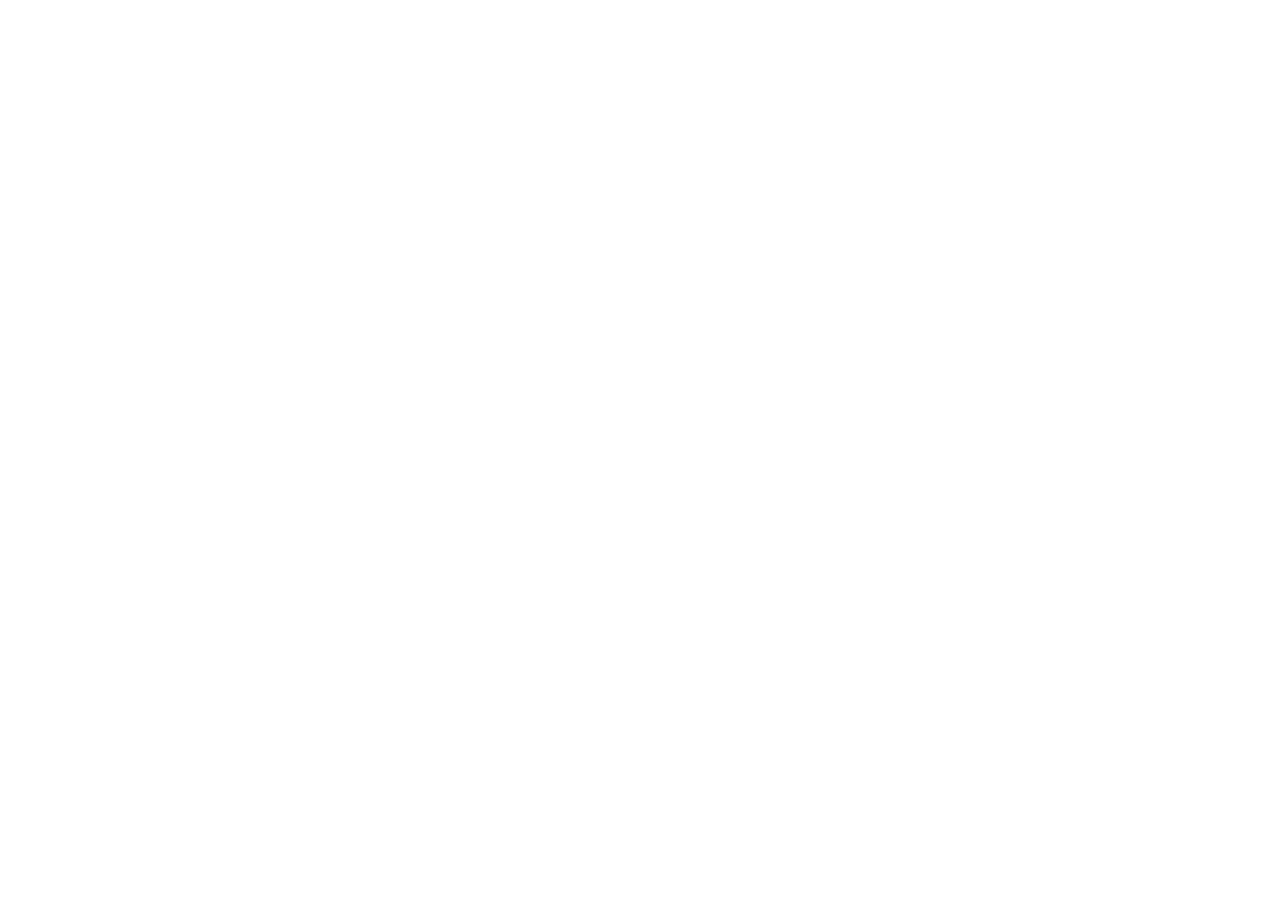
==== index.html @ 2eff6ac8 "Páginas de redirecionamento da anamnese com prévia própria Co-Authored-By: Claude Opus 5.5 <noreply@" ====
<!doctype html>
<html lang="pt-BR">
<head>
<meta charset="utf-8">
<meta name="viewport" content="width=device-width, initial-scale=1">
<title>Antes da nossa primeira conversa · Janaína de Souza Carvalho</title>
<meta name="description" content="Algumas perguntas para eu conhecer você antes da primeira sessão. Leva uns 12 a 15 minutos.">
<meta name="robots" content="noindex">
<meta property="og:type" content="website">
<meta property="og:locale" content="pt_BR">
<meta property="og:site_name" content="Janaína de Souza Carvalho · Psicóloga">
<meta property="og:title" content="Antes da nossa primeira conversa">
<meta property="og:description" content="Algumas perguntas para eu conhecer você antes da primeira sessão. Leva uns 12 a 15 minutos.">
<meta property="og:url" content="https://petronio2nd.github.io/janainacarvalho/">
<meta property="og:image" content="https://petronio2nd.github.io/janainacarvalho/previa-anamnese.jpg">
<meta property="og:image:type" content="image/jpeg">
<meta property="og:image:width" content="1200">
<meta property="og:image:height" content="630">
<meta property="og:image:alt" content="Janaína de Souza Carvalho, psicóloga. Antes da nossa primeira conversa.">
<meta name="twitter:card" content="summary_large_image">
<meta http-equiv="refresh" content="0; url=https://tally.so/r/zxa8jE">
<script>location.replace("https://tally.so/r/zxa8jE" + location.search);</script>
<style>
  body { margin: 0; min-height: 100vh; display: grid; place-items: center; background: #f6f1ea; color: #4a403a; font: 18px/1.5 Georgia, serif; padding: 16px; box-sizing: border-box; text-align: center; }
  a { color: #4a403a; }
</style>
</head>
<body>
<p>Abrindo o formulário…<br><a href="https://tally.so/r/zxa8jE">Toque aqui se ele não abrir.</a></p>
</body>
</html>
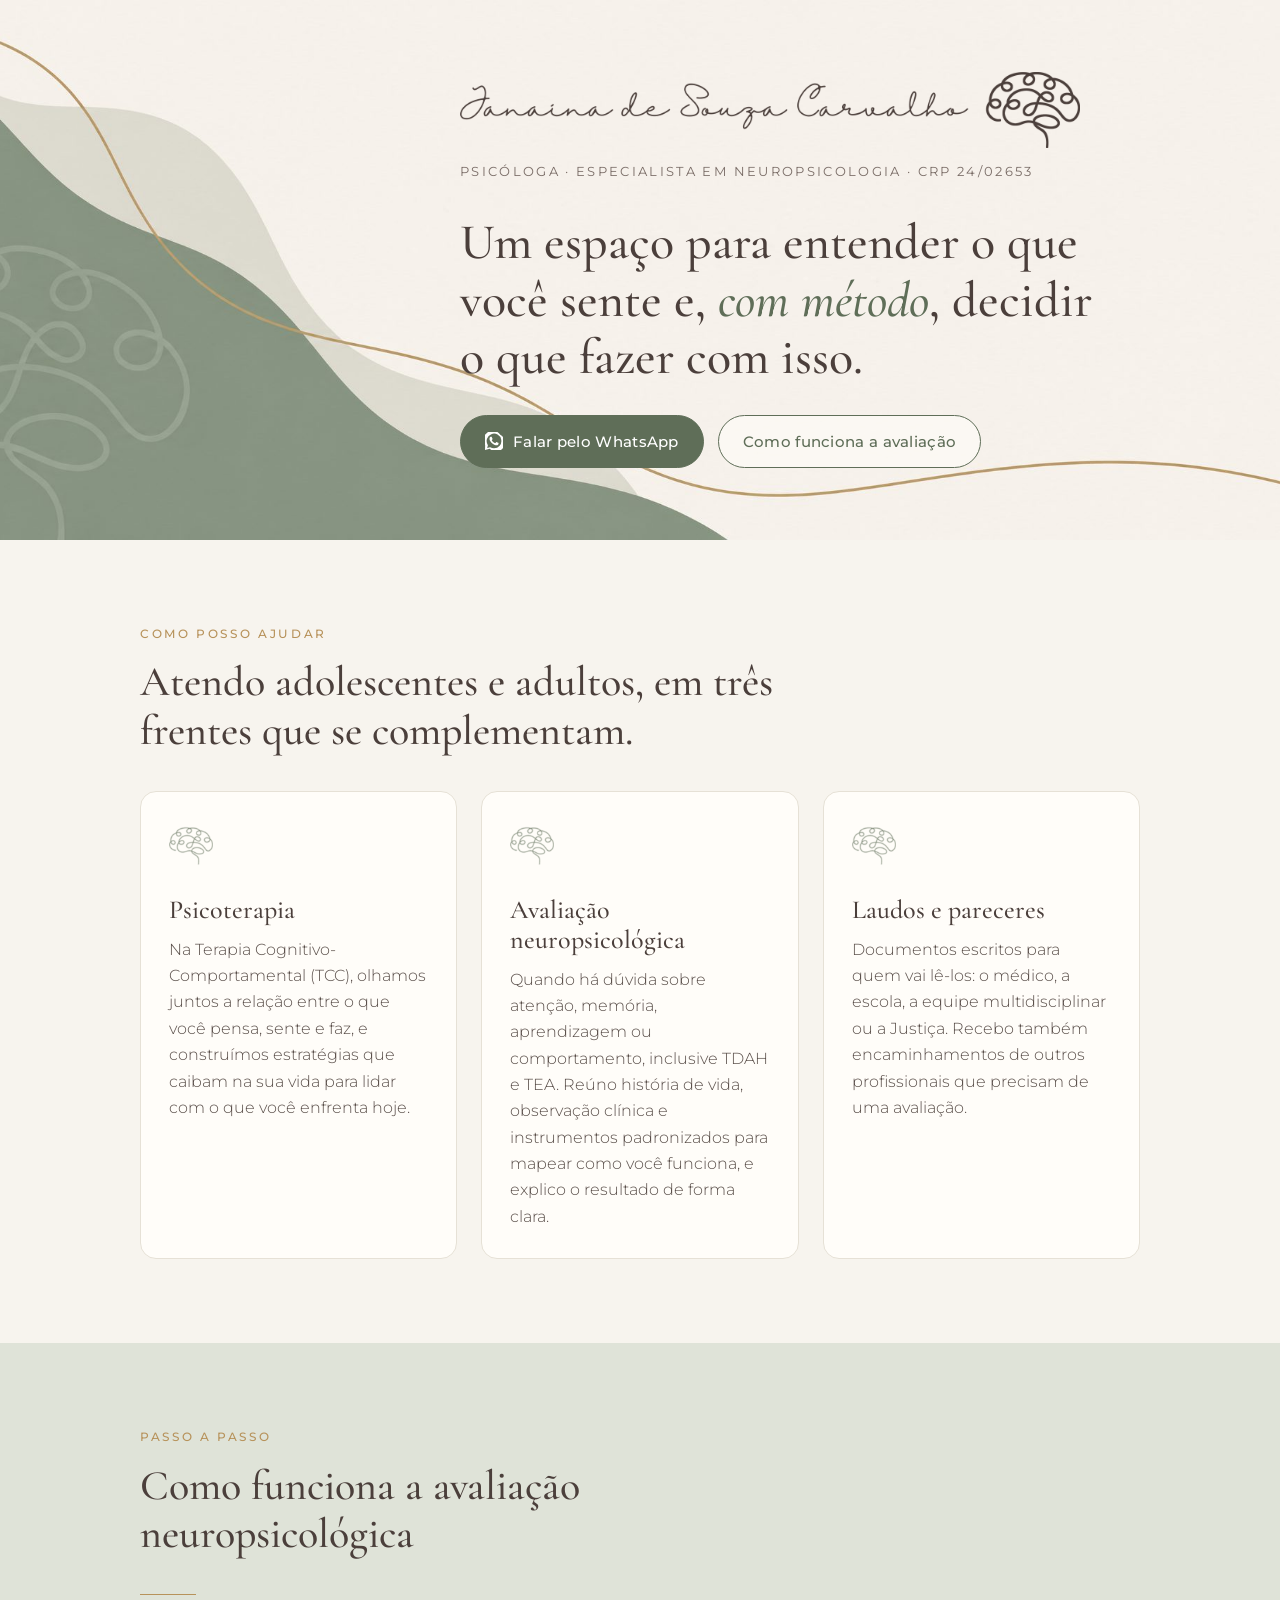
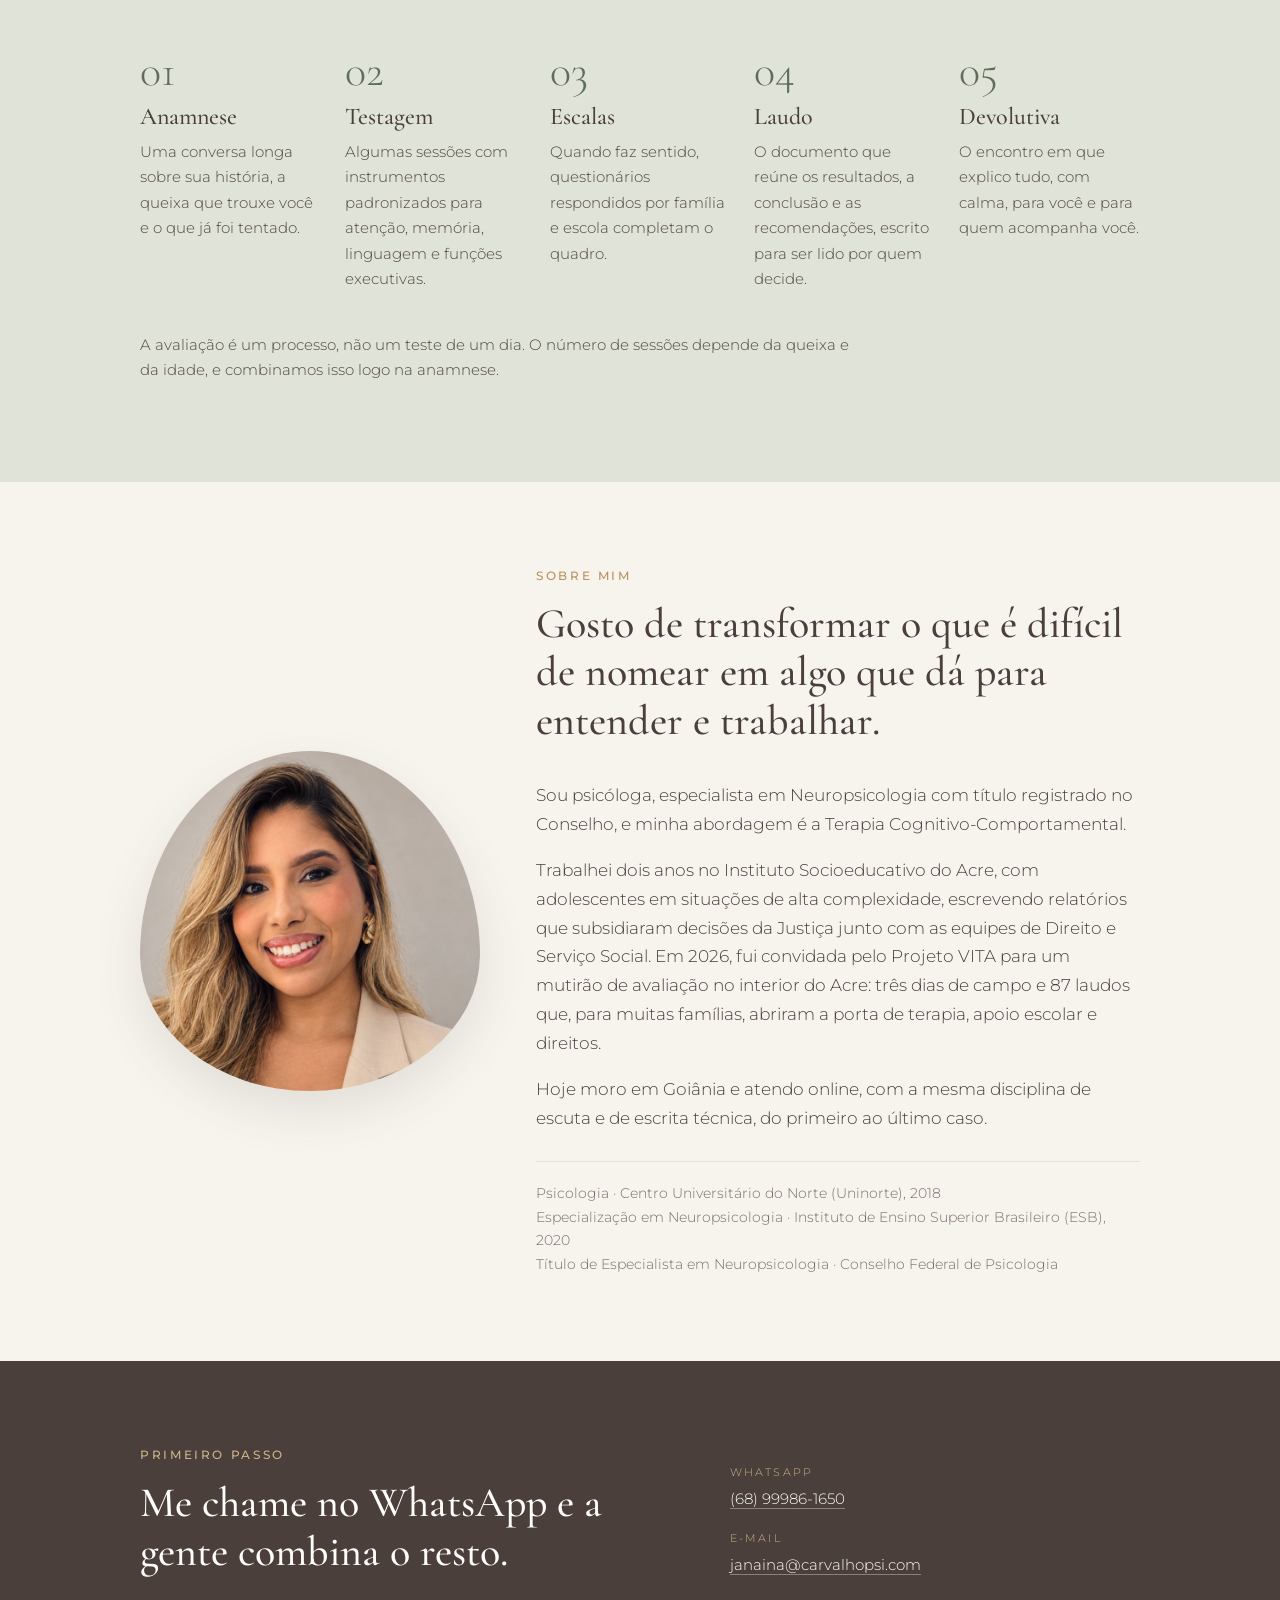
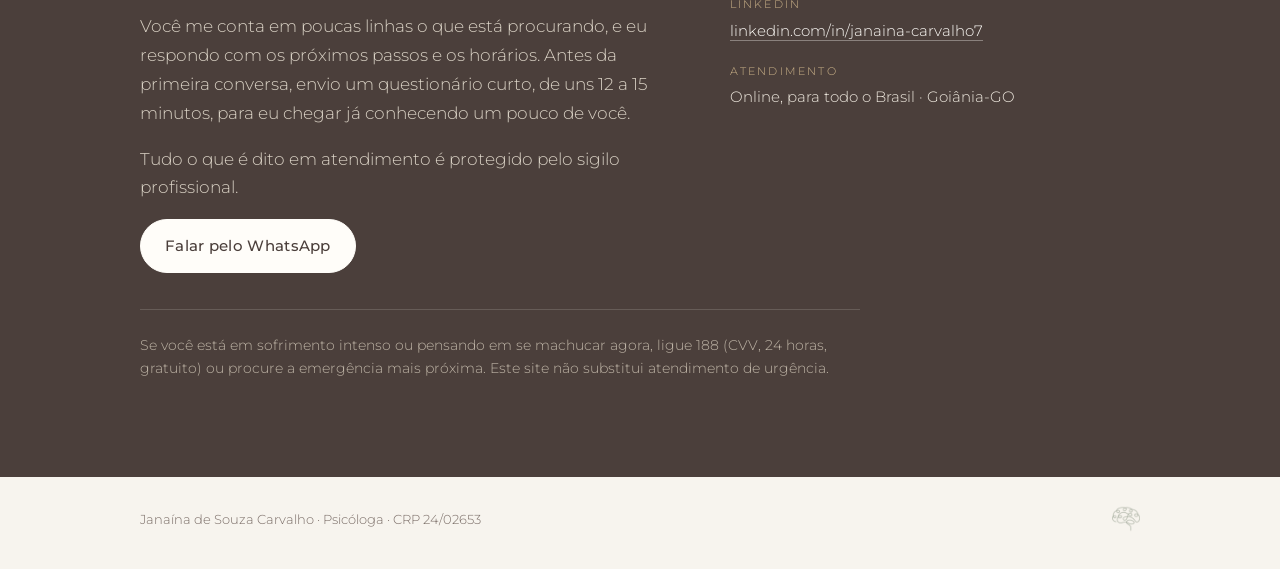
==== commit 62d9eb9a: "Transforma a raiz na página inicial do site da Jana A raiz deixa de redirecionar para o Tally e pass" ====
--- a/index.html
+++ b/index.html
@@ -3,29 +3,259 @@
 <head>
 <meta charset="utf-8">
 <meta name="viewport" content="width=device-width, initial-scale=1">
-<title>Antes da nossa primeira conversa · Janaína de Souza Carvalho</title>
-<meta name="description" content="Algumas perguntas para eu conhecer você antes da primeira sessão. Leva uns 12 a 15 minutos.">
-<meta name="robots" content="noindex">
+<title>Janaína de Souza Carvalho · Psicóloga · Neuropsicologia</title>
+<meta name="description" content="Psicóloga, especialista em Neuropsicologia (CRP 24/02653). Psicoterapia e avaliação neuropsicológica para adolescentes e adultos, online.">
+<link rel="icon" type="image/png" href="/img/favicon.png">
+<link rel="canonical" href="https://carvalhopsi.com/">
 <meta property="og:type" content="website">
 <meta property="og:locale" content="pt_BR">
-<meta property="og:site_name" content="Janaína de Souza Carvalho · Psicóloga">
-<meta property="og:title" content="Antes da nossa primeira conversa">
-<meta property="og:description" content="Algumas perguntas para eu conhecer você antes da primeira sessão. Leva uns 12 a 15 minutos.">
-<meta property="og:url" content="https://petronio2nd.github.io/janainacarvalho/">
-<meta property="og:image" content="https://petronio2nd.github.io/janainacarvalho/previa-anamnese.jpg">
+<meta property="og:site_name" content="Janaína de Souza Carvalho · Psicóloga · CRP 24/02653">
+<meta property="og:title" content="Janaína de Souza Carvalho · Psicóloga">
+<meta property="og:description" content="Psicoterapia e avaliação neuropsicológica para adolescentes e adultos, online. Especialista em Neuropsicologia, CRP 24/02653.">
+<meta property="og:url" content="https://carvalhopsi.com/">
+<meta property="og:image" content="https://carvalhopsi.com/img/previa-site.jpg">
 <meta property="og:image:type" content="image/jpeg">
 <meta property="og:image:width" content="1200">
 <meta property="og:image:height" content="630">
-<meta property="og:image:alt" content="Janaína de Souza Carvalho, psicóloga. Antes da nossa primeira conversa.">
+<meta property="og:image:alt" content="Janaína de Souza Carvalho, psicóloga, especialista em Neuropsicologia, CRP 24/02653.">
 <meta name="twitter:card" content="summary_large_image">
-<meta http-equiv="refresh" content="0; url=https://tally.so/r/zxa8jE">
-<script>location.replace("https://tally.so/r/zxa8jE" + location.search);</script>
+<link rel="preconnect" href="https://fonts.googleapis.com">
+<link rel="preconnect" href="https://fonts.gstatic.com" crossorigin>
+<link href="https://fonts.googleapis.com/css2?family=Cormorant+Garamond:ital,wght@0,400;0,500;0,600;1,400;1,500&family=Montserrat:wght@300;400;500;600&display=swap" rel="stylesheet">
 <style>
-  body { margin: 0; min-height: 100vh; display: grid; place-items: center; background: #f6f1ea; color: #4a403a; font: 18px/1.5 Georgia, serif; padding: 16px; box-sizing: border-box; text-align: center; }
-  a { color: #4a403a; }
+  :root {
+    --creme: #f7f4ee;
+    --cafe: #4b3f3b;
+    --cafe-claro: #7a6d67;
+    --salvia: #87967f;
+    --salvia-escura: #5f6e58;
+    --salvia-clara: #dfe3d8;
+    --dourado: #b7925a;
+    --branco: #fffdf9;
+    --linha: #e6e1d6;
+  }
+  * { box-sizing: border-box; }
+  html { scroll-behavior: smooth; }
+  body {
+    margin: 0;
+    background: var(--creme);
+    color: var(--cafe);
+    font: 300 17px/1.7 "Montserrat", "Segoe UI", Arial, sans-serif;
+    -webkit-font-smoothing: antialiased;
+  }
+  h1, h2, h3 {
+    font-family: "Cormorant Garamond", Georgia, serif;
+    font-weight: 500;
+    line-height: 1.15;
+    margin: 0;
+    color: var(--cafe);
+  }
+  a { color: var(--salvia-escura); }
+  p { margin: 0 0 1em; }
+  .limite { max-width: 1040px; margin: 0 auto; padding: 0 20px; }
+
+  /* Topo */
+  .topo {
+    position: relative;
+    overflow: hidden;
+    background: var(--creme) url("img/capa.jpg") no-repeat center / cover;
+    min-height: 540px;
+    display: flex;
+    align-items: center;
+  }
+  .topo .limite { padding-top: 72px; padding-bottom: 72px; width: 100%; }
+  .topo .conteudo { max-width: 680px; }
+  @media (min-width: 900px) { .topo .conteudo { margin-left: auto; } }
+  .topo .nome { width: min(620px, 92%); height: auto; display: block; margin-bottom: 12px; }
+  .topo .cargo {
+    font-size: 13px; letter-spacing: .18em; text-transform: uppercase;
+    color: var(--cafe-claro); margin: 0 0 32px; font-weight: 400;
+  }
+  .topo h1 { font-size: clamp(32px, 4.6vw, 50px); max-width: 640px; margin-bottom: 28px; }
+  .topo h1 em { font-style: italic; color: var(--salvia-escura); }
+  .botoes { display: flex; flex-wrap: wrap; gap: 14px; }
+  .btn {
+    display: inline-flex; align-items: center; gap: 10px;
+    padding: 13px 24px; border-radius: 999px; text-decoration: none;
+    font-weight: 500; font-size: 15px; letter-spacing: .02em;
+    border: 1.5px solid var(--salvia-escura); transition: background .2s, color .2s;
+  }
+  .btn-cheio { background: var(--salvia-escura); color: #fff; }
+  .btn-cheio:hover { background: #4e5c48; }
+  .btn-vazio { color: var(--salvia-escura); background: rgba(255,253,249,.6); }
+  .btn-vazio:hover { background: var(--branco); }
+  .btn svg { width: 18px; height: 18px; fill: currentColor; }
+
+  /* Seções */
+  section { padding: 84px 0; }
+  .rotulo {
+    font-size: 12px; letter-spacing: .22em; text-transform: uppercase;
+    color: var(--dourado); font-weight: 500; margin: 0 0 14px;
+  }
+  h2 { font-size: clamp(30px, 3.6vw, 42px); margin-bottom: 36px; max-width: 720px; }
+  .fio { width: 56px; height: 1px; background: var(--dourado); margin: 0 0 40px; }
+
+  .cartoes { display: grid; grid-template-columns: repeat(auto-fit, minmax(260px, 1fr)); gap: 24px; }
+  .cartao {
+    background: var(--branco); border: 1px solid var(--linha); border-radius: 16px;
+    padding: 32px 28px 28px;
+  }
+  .cartao h3 { font-size: 26px; margin-bottom: 12px; }
+  .cartao p { margin: 0; font-size: 15.5px; color: #5a4f4a; }
+  .cartao .marca { width: 44px; height: 44px; margin-bottom: 18px; opacity: .85; }
+
+  /* Etapas */
+  .etapas-fundo { background: var(--salvia-clara); }
+  .etapas { display: grid; grid-template-columns: repeat(auto-fit, minmax(180px, 1fr)); gap: 28px 24px; counter-reset: etapa; }
+  .etapa { position: relative; padding-top: 14px; }
+  .etapa::before {
+    counter-increment: etapa; content: counter(etapa, decimal-leading-zero);
+    font-family: "Cormorant Garamond", Georgia, serif; font-size: 44px; line-height: 1;
+    color: var(--salvia-escura); display: block; margin-bottom: 10px;
+  }
+  .etapa h3 { font-size: 24px; margin-bottom: 8px; }
+  .etapa p { font-size: 15px; margin: 0; color: #4f4541; }
+  .etapas-fundo .nota { margin-top: 40px; font-size: 15px; color: #4f4541; max-width: 720px; }
+
+  /* Sobre */
+  .sobre { display: grid; grid-template-columns: minmax(240px, 340px) 1fr; gap: 56px; align-items: center; }
+  .sobre img {
+    width: 100%; height: auto; border-radius: 50% 50% 50% 50% / 60% 60% 40% 40%;
+    display: block; box-shadow: 0 20px 50px rgba(75,63,59,.12);
+  }
+  .sobre .formacao { margin-top: 28px; padding-top: 20px; border-top: 1px solid var(--linha); font-size: 14px; color: var(--cafe-claro); }
+  .sobre .formacao span { display: block; }
+
+  /* Contato */
+  .contato-fundo { background: var(--cafe); color: #efe9df; }
+  .contato-fundo h2, .contato-fundo h3 { color: #fffdf9; }
+  .contato-fundo .rotulo { color: #cdb48a; }
+  .contato { display: grid; grid-template-columns: 1.3fr 1fr; gap: 56px; align-items: start; }
+  .contato p { color: #d9d1c4; }
+  .contato .btn-cheio { background: #fffdf9; color: var(--cafe); border-color: #fffdf9; }
+  .contato .btn-cheio:hover { background: #efe9df; }
+  .contato dl { margin: 0; font-size: 15px; }
+  .contato dt { font-size: 11px; letter-spacing: .2em; text-transform: uppercase; color: #cdb48a; margin-top: 18px; }
+  .contato dd { margin: 4px 0 0; }
+  .contato dd a { color: #fffdf9; text-decoration: none; border-bottom: 1px solid rgba(255,253,249,.35); }
+  .aviso { margin-top: 36px; padding-top: 24px; border-top: 1px solid rgba(255,253,249,.15); font-size: 13.5px; color: #bfb5a7; max-width: 720px; }
+
+  footer { padding: 28px 0 36px; font-size: 13px; color: var(--cafe-claro); }
+  footer .limite { display: flex; flex-wrap: wrap; justify-content: space-between; align-items: center; gap: 8px 24px; }
+  footer img { height: 28px; width: auto; opacity: .7; vertical-align: middle; }
+
+  @media (max-width: 760px) {
+    section { padding: 64px 0; }
+    .topo { min-height: 0; background-position: 38% center; }
+    .topo .limite { padding-top: 56px; padding-bottom: 56px; }
+    .sobre, .contato { grid-template-columns: 1fr; gap: 32px; }
+    .sobre img { max-width: 260px; }
+  }
+  @media (prefers-reduced-motion: reduce) { html { scroll-behavior: auto; } }
 </style>
 </head>
 <body>
-<p>Abrindo o formulário…<br><a href="https://tally.so/r/zxa8jE">Toque aqui se ele não abrir.</a></p>
+
+<header class="topo">
+  <div class="limite"><div class="conteudo">
+    <img class="nome" src="img/nome.png" width="1600" height="196" alt="Janaína de Souza Carvalho">
+    <p class="cargo">Psicóloga · Especialista em Neuropsicologia · CRP 24/02653</p>
+    <h1>Um espaço para entender o que você sente e, <em>com método</em>, decidir o que fazer com isso.</h1>
+    <div class="botoes">
+      <a class="btn btn-cheio" href="https://wa.me/5568999861650" target="_blank" rel="noopener">
+        <svg viewBox="0 0 24 24" aria-hidden="true"><path d="M17.5 14.4c-.3-.1-1.8-.9-2-1-.3-.1-.5-.1-.7.1-.2.3-.8 1-.9 1.2-.2.2-.3.2-.6.1-.3-.1-1.3-.5-2.4-1.5-.9-.8-1.5-1.8-1.7-2.1-.2-.3 0-.5.1-.6l.4-.5.3-.5c.1-.2 0-.4 0-.5l-.9-2.2c-.2-.6-.5-.5-.7-.5h-.6c-.2 0-.5.1-.8.4-.3.3-1 1-1 2.5s1.1 2.9 1.2 3.1c.1.2 2.1 3.2 5.1 4.5.7.3 1.3.5 1.7.6.7.2 1.4.2 1.9.1.6-.1 1.8-.7 2-1.4.2-.7.2-1.3.2-1.4-.1-.2-.3-.3-.6-.4M12 21.8c-1.8 0-3.5-.5-5-1.4l-.4-.2-3.7 1 1-3.6-.2-.4A9.8 9.8 0 1 1 12 21.8m8.4-18.2A11.8 11.8 0 0 0 .2 17.7L0 24l6.4-1.7A11.8 11.8 0 1 0 20.4 3.6"/></svg>
+        Falar pelo WhatsApp
+      </a>
+      <a class="btn btn-vazio" href="#avaliacao">Como funciona a avaliação</a>
+    </div>
+  </div></div>
+</header>
+
+<section id="ajuda">
+  <div class="limite">
+    <p class="rotulo">Como posso ajudar</p>
+    <h2>Atendo adolescentes e adultos, em três frentes que se complementam.</h2>
+    <div class="cartoes">
+      <article class="cartao">
+        <img class="marca" src="img/cerebro.png" alt="">
+        <h3>Psicoterapia</h3>
+        <p>Na Terapia Cognitivo-Comportamental (TCC), olhamos juntos a relação entre o que você pensa, sente e faz, e construímos estratégias que caibam na sua vida para lidar com o que você enfrenta hoje.</p>
+      </article>
+      <article class="cartao">
+        <img class="marca" src="img/cerebro.png" alt="">
+        <h3>Avaliação neuropsicológica</h3>
+        <p>Quando há dúvida sobre atenção, memória, aprendizagem ou comportamento, inclusive TDAH e TEA. Reúno história de vida, observação clínica e instrumentos padronizados para mapear como você funciona, e explico o resultado de forma clara.</p>
+      </article>
+      <article class="cartao">
+        <img class="marca" src="img/cerebro.png" alt="">
+        <h3>Laudos e pareceres</h3>
+        <p>Documentos escritos para quem vai lê-los: o médico, a escola, a equipe multidisciplinar ou a Justiça. Recebo também encaminhamentos de outros profissionais que precisam de uma avaliação.</p>
+      </article>
+    </div>
+  </div>
+</section>
+
+<section id="avaliacao" class="etapas-fundo">
+  <div class="limite">
+    <p class="rotulo">Passo a passo</p>
+    <h2>Como funciona a avaliação neuropsicológica</h2>
+    <div class="fio"></div>
+    <div class="etapas">
+      <div class="etapa"><h3>Anamnese</h3><p>Uma conversa longa sobre sua história, a queixa que trouxe você e o que já foi tentado.</p></div>
+      <div class="etapa"><h3>Testagem</h3><p>Algumas sessões com instrumentos padronizados para atenção, memória, linguagem e funções executivas.</p></div>
+      <div class="etapa"><h3>Escalas</h3><p>Quando faz sentido, questionários respondidos por família e escola completam o quadro.</p></div>
+      <div class="etapa"><h3>Laudo</h3><p>O documento que reúne os resultados, a conclusão e as recomendações, escrito para ser lido por quem decide.</p></div>
+      <div class="etapa"><h3>Devolutiva</h3><p>O encontro em que explico tudo, com calma, para você e para quem acompanha você.</p></div>
+    </div>
+    <p class="nota">A avaliação é um processo, não um teste de um dia. O número de sessões depende da queixa e da idade, e combinamos isso logo na anamnese.</p>
+  </div>
+</section>
+
+<section id="sobre">
+  <div class="limite sobre">
+    <img src="img/jana.jpg" width="800" height="800" alt="Janaína de Souza Carvalho">
+    <div>
+      <p class="rotulo">Sobre mim</p>
+      <h2>Gosto de transformar o que é difícil de nomear em algo que dá para entender e trabalhar.</h2>
+      <p>Sou psicóloga, especialista em Neuropsicologia com título registrado no Conselho, e minha abordagem é a Terapia Cognitivo-Comportamental.</p>
+      <p>Trabalhei dois anos no Instituto Socioeducativo do Acre, com adolescentes em situações de alta complexidade, escrevendo relatórios que subsidiaram decisões da Justiça junto com as equipes de Direito e Serviço Social. Em 2026, fui convidada pelo Projeto VITA para um mutirão de avaliação no interior do Acre: três dias de campo e 87 laudos que, para muitas famílias, abriram a porta de terapia, apoio escolar e direitos.</p>
+      <p>Hoje moro em Goiânia e atendo online, com a mesma disciplina de escuta e de escrita técnica, do primeiro ao último caso.</p>
+      <div class="formacao">
+        <span>Psicologia · Centro Universitário do Norte (Uninorte), 2018</span>
+        <span>Especialização em Neuropsicologia · Instituto de Ensino Superior Brasileiro (ESB), 2020</span>
+        <span>Título de Especialista em Neuropsicologia · Conselho Federal de Psicologia</span>
+      </div>
+    </div>
+  </div>
+</section>
+
+<section id="contato" class="contato-fundo">
+  <div class="limite contato">
+    <div>
+      <p class="rotulo">Primeiro passo</p>
+      <h2>Me chame no WhatsApp e a gente combina o resto.</h2>
+      <p>Você me conta em poucas linhas o que está procurando, e eu respondo com os próximos passos e os horários. Antes da primeira conversa, envio um questionário curto, de uns 12 a 15 minutos, para eu chegar já conhecendo um pouco de você.</p>
+      <p>Tudo o que é dito em atendimento é protegido pelo sigilo profissional.</p>
+      <a class="btn btn-cheio" href="https://wa.me/5568999861650" target="_blank" rel="noopener">Falar pelo WhatsApp</a>
+    </div>
+    <dl>
+      <dt>WhatsApp</dt><dd><a href="https://wa.me/5568999861650" target="_blank" rel="noopener">(68) 99986-1650</a></dd>
+      <dt>E-mail</dt><dd><a href="mailto:janaina@carvalhopsi.com">janaina@carvalhopsi.com</a></dd>
+      <dt>LinkedIn</dt><dd><a href="https://www.linkedin.com/in/janaina-carvalho7" target="_blank" rel="noopener">linkedin.com/in/janaina-carvalho7</a></dd>
+      <dt>Atendimento</dt><dd>Online, para todo o Brasil · Goiânia-GO</dd>
+    </dl>
+  </div>
+  <div class="limite">
+    <p class="aviso">Se você está em sofrimento intenso ou pensando em se machucar agora, ligue 188 (CVV, 24 horas, gratuito) ou procure a emergência mais próxima. Este site não substitui atendimento de urgência.</p>
+  </div>
+</section>
+
+<footer>
+  <div class="limite">
+    <span>Janaína de Souza Carvalho · Psicóloga · CRP 24/02653</span>
+    <span><img src="img/cerebro.png" alt=""></span>
+  </div>
+</footer>
+
 </body>
 </html>
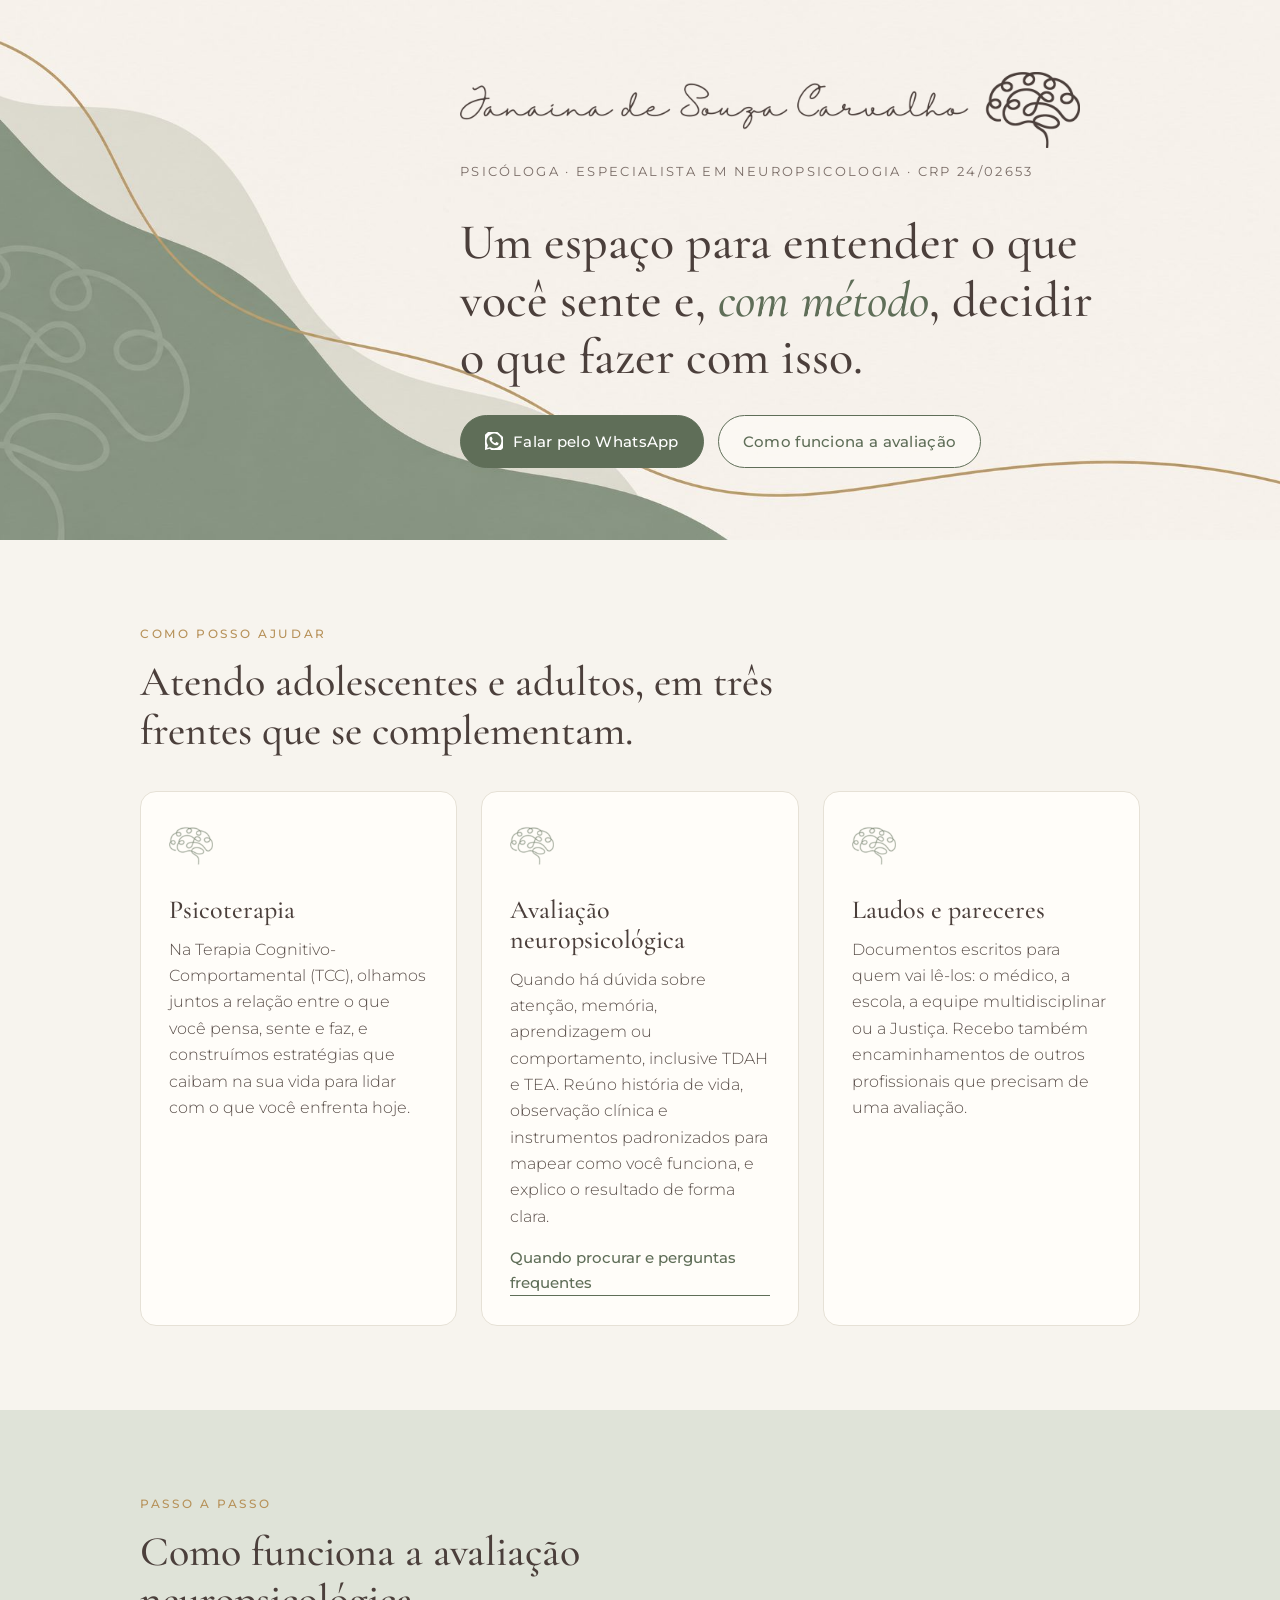
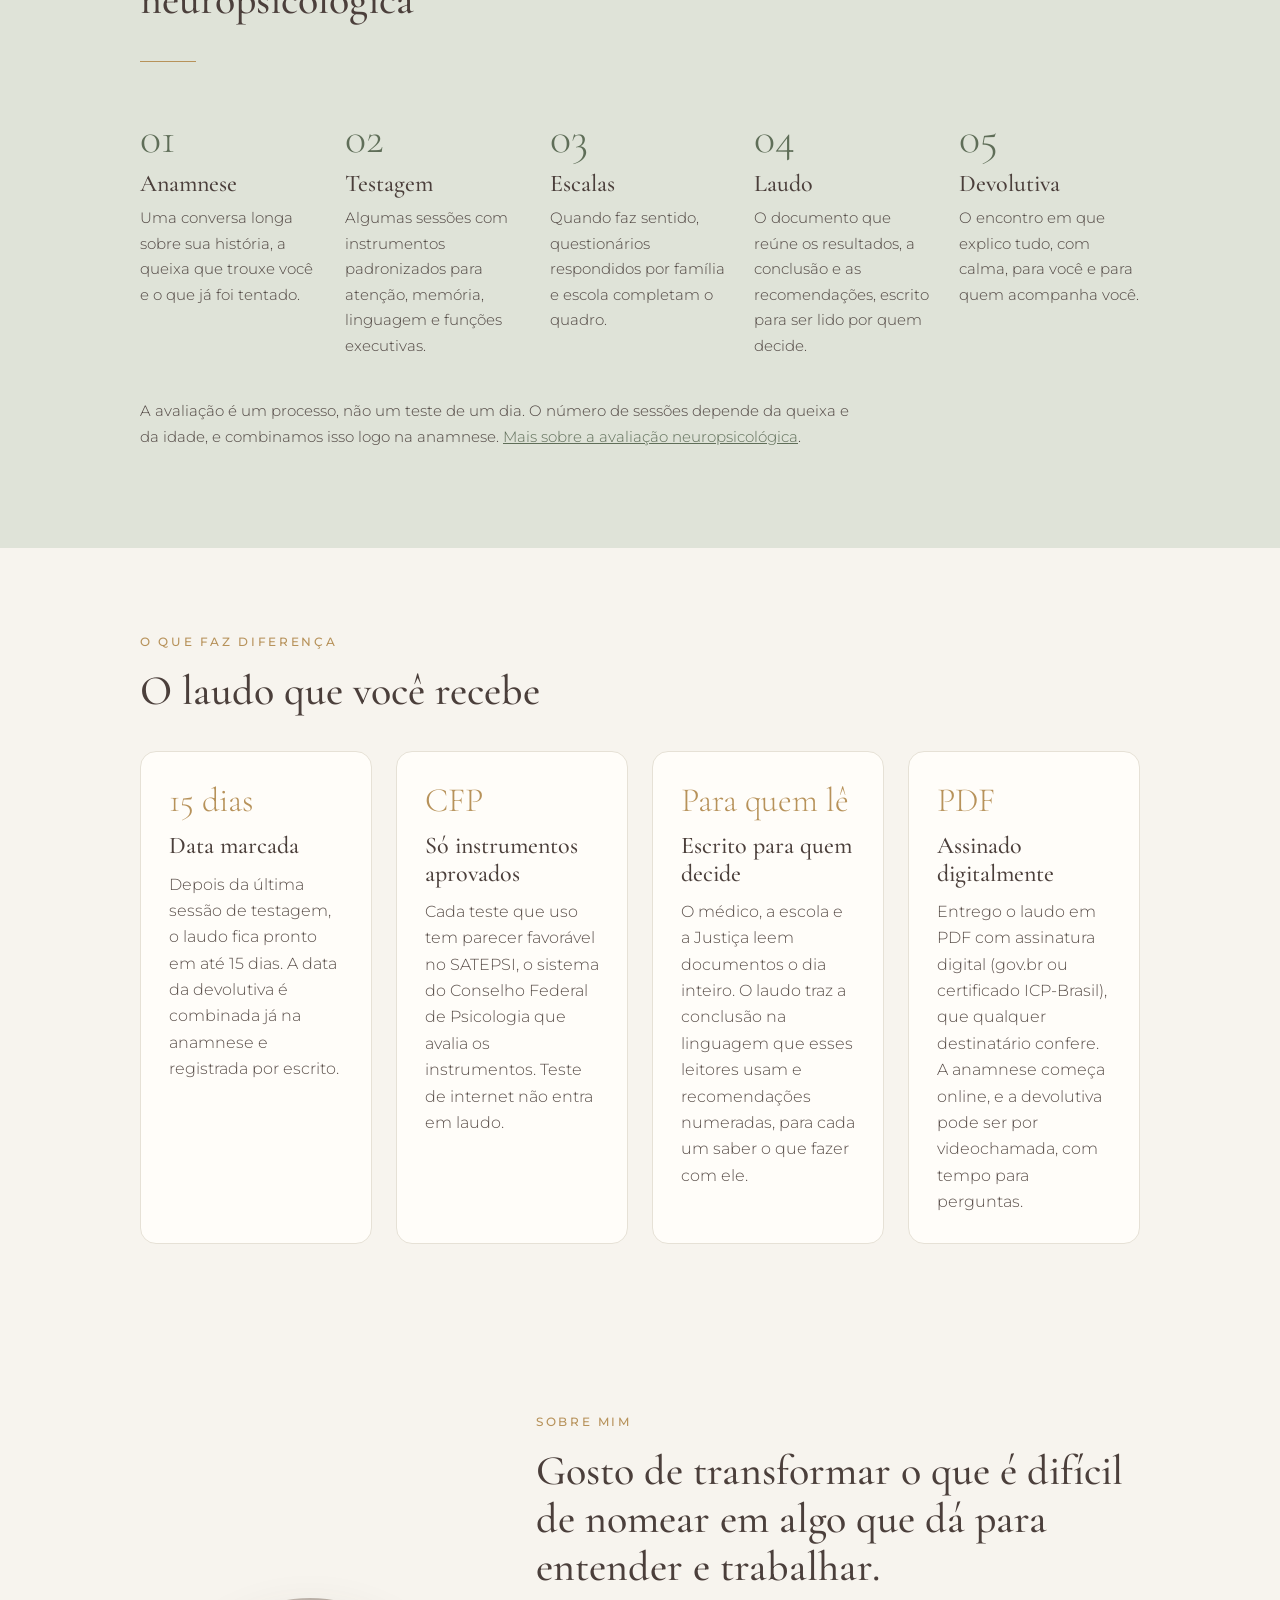
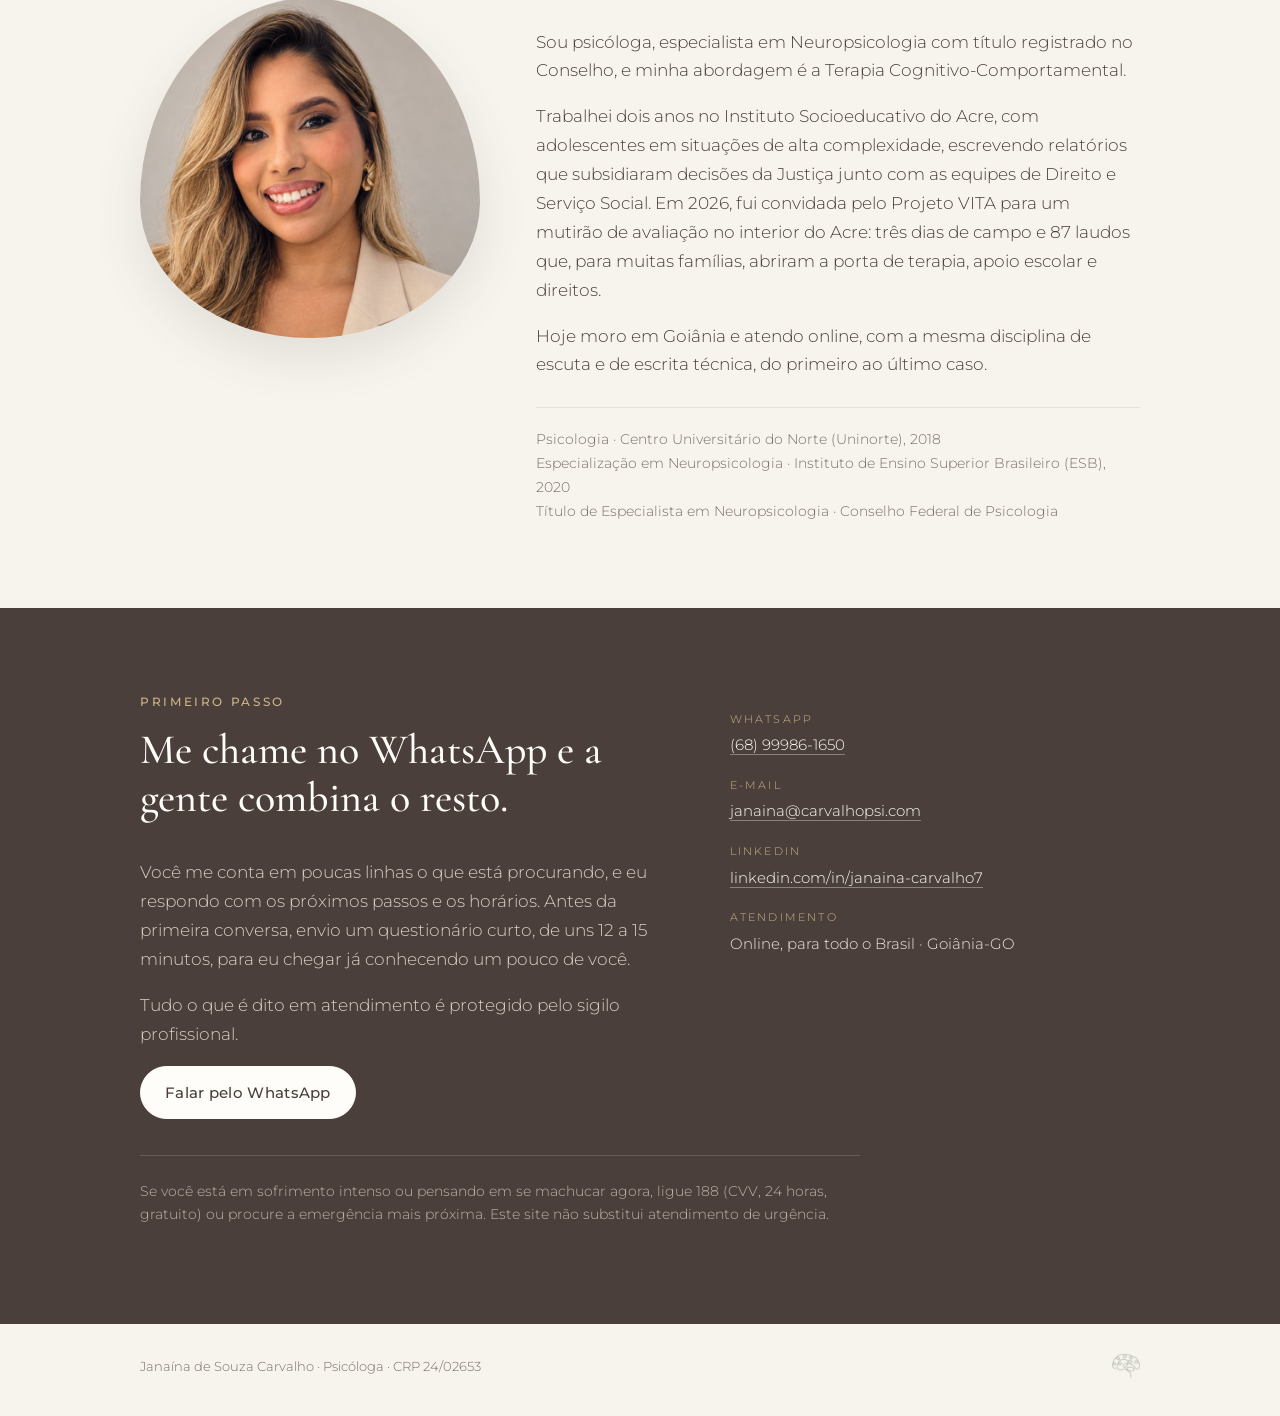
==== commit 098dc051: "Adiciona a página da avaliação, a seção do laudo e os arquivos para buscadores Página avaliacao-neur" ====
--- a/index.html
+++ b/index.html
@@ -3,8 +3,8 @@
 <head>
 <meta charset="utf-8">
 <meta name="viewport" content="width=device-width, initial-scale=1">
-<title>Janaína de Souza Carvalho · Psicóloga · Neuropsicologia</title>
-<meta name="description" content="Psicóloga, especialista em Neuropsicologia (CRP 24/02653). Psicoterapia e avaliação neuropsicológica para adolescentes e adultos, online.">
+<title>Janaína de Souza Carvalho · Psicóloga · Avaliação neuropsicológica e TCC</title>
+<meta name="description" content="Psicóloga especialista em Neuropsicologia (CRP 24/02653). Avaliação neuropsicológica (atenção, memória, aprendizagem, TDAH e TEA), laudos e psicoterapia TCC para adolescentes e adultos.">
 <link rel="icon" type="image/png" href="/img/favicon.png">
 <link rel="canonical" href="https://carvalhopsi.com/">
 <meta property="og:type" content="website">
@@ -22,137 +22,53 @@
 <link rel="preconnect" href="https://fonts.googleapis.com">
 <link rel="preconnect" href="https://fonts.gstatic.com" crossorigin>
 <link href="https://fonts.googleapis.com/css2?family=Cormorant+Garamond:ital,wght@0,400;0,500;0,600;1,400;1,500&family=Montserrat:wght@300;400;500;600&display=swap" rel="stylesheet">
-<style>
-  :root {
-    --creme: #f7f4ee;
-    --cafe: #4b3f3b;
-    --cafe-claro: #7a6d67;
-    --salvia: #87967f;
-    --salvia-escura: #5f6e58;
-    --salvia-clara: #dfe3d8;
-    --dourado: #b7925a;
-    --branco: #fffdf9;
-    --linha: #e6e1d6;
-  }
-  * { box-sizing: border-box; }
-  html { scroll-behavior: smooth; }
-  body {
-    margin: 0;
-    background: var(--creme);
-    color: var(--cafe);
-    font: 300 17px/1.7 "Montserrat", "Segoe UI", Arial, sans-serif;
-    -webkit-font-smoothing: antialiased;
-  }
-  h1, h2, h3 {
-    font-family: "Cormorant Garamond", Georgia, serif;
-    font-weight: 500;
-    line-height: 1.15;
-    margin: 0;
-    color: var(--cafe);
-  }
-  a { color: var(--salvia-escura); }
-  p { margin: 0 0 1em; }
-  .limite { max-width: 1040px; margin: 0 auto; padding: 0 20px; }
-
-  /* Topo */
-  .topo {
-    position: relative;
-    overflow: hidden;
-    background: var(--creme) url("img/capa.jpg") no-repeat center / cover;
-    min-height: 540px;
-    display: flex;
-    align-items: center;
-  }
-  .topo .limite { padding-top: 72px; padding-bottom: 72px; width: 100%; }
-  .topo .conteudo { max-width: 680px; }
-  @media (min-width: 900px) { .topo .conteudo { margin-left: auto; } }
-  .topo .nome { width: min(620px, 92%); height: auto; display: block; margin-bottom: 12px; }
-  .topo .cargo {
-    font-size: 13px; letter-spacing: .18em; text-transform: uppercase;
-    color: var(--cafe-claro); margin: 0 0 32px; font-weight: 400;
-  }
-  .topo h1 { font-size: clamp(32px, 4.6vw, 50px); max-width: 640px; margin-bottom: 28px; }
-  .topo h1 em { font-style: italic; color: var(--salvia-escura); }
-  .botoes { display: flex; flex-wrap: wrap; gap: 14px; }
-  .btn {
-    display: inline-flex; align-items: center; gap: 10px;
-    padding: 13px 24px; border-radius: 999px; text-decoration: none;
-    font-weight: 500; font-size: 15px; letter-spacing: .02em;
-    border: 1.5px solid var(--salvia-escura); transition: background .2s, color .2s;
-  }
-  .btn-cheio { background: var(--salvia-escura); color: #fff; }
-  .btn-cheio:hover { background: #4e5c48; }
-  .btn-vazio { color: var(--salvia-escura); background: rgba(255,253,249,.6); }
-  .btn-vazio:hover { background: var(--branco); }
-  .btn svg { width: 18px; height: 18px; fill: currentColor; }
-
-  /* Seções */
-  section { padding: 84px 0; }
-  .rotulo {
-    font-size: 12px; letter-spacing: .22em; text-transform: uppercase;
-    color: var(--dourado); font-weight: 500; margin: 0 0 14px;
-  }
-  h2 { font-size: clamp(30px, 3.6vw, 42px); margin-bottom: 36px; max-width: 720px; }
-  .fio { width: 56px; height: 1px; background: var(--dourado); margin: 0 0 40px; }
-
-  .cartoes { display: grid; grid-template-columns: repeat(auto-fit, minmax(260px, 1fr)); gap: 24px; }
-  .cartao {
-    background: var(--branco); border: 1px solid var(--linha); border-radius: 16px;
-    padding: 32px 28px 28px;
-  }
-  .cartao h3 { font-size: 26px; margin-bottom: 12px; }
-  .cartao p { margin: 0; font-size: 15.5px; color: #5a4f4a; }
-  .cartao .marca { width: 44px; height: 44px; margin-bottom: 18px; opacity: .85; }
-
-  /* Etapas */
-  .etapas-fundo { background: var(--salvia-clara); }
-  .etapas { display: grid; grid-template-columns: repeat(auto-fit, minmax(180px, 1fr)); gap: 28px 24px; counter-reset: etapa; }
-  .etapa { position: relative; padding-top: 14px; }
-  .etapa::before {
-    counter-increment: etapa; content: counter(etapa, decimal-leading-zero);
-    font-family: "Cormorant Garamond", Georgia, serif; font-size: 44px; line-height: 1;
-    color: var(--salvia-escura); display: block; margin-bottom: 10px;
-  }
-  .etapa h3 { font-size: 24px; margin-bottom: 8px; }
-  .etapa p { font-size: 15px; margin: 0; color: #4f4541; }
-  .etapas-fundo .nota { margin-top: 40px; font-size: 15px; color: #4f4541; max-width: 720px; }
-
-  /* Sobre */
-  .sobre { display: grid; grid-template-columns: minmax(240px, 340px) 1fr; gap: 56px; align-items: center; }
-  .sobre img {
-    width: 100%; height: auto; border-radius: 50% 50% 50% 50% / 60% 60% 40% 40%;
-    display: block; box-shadow: 0 20px 50px rgba(75,63,59,.12);
-  }
-  .sobre .formacao { margin-top: 28px; padding-top: 20px; border-top: 1px solid var(--linha); font-size: 14px; color: var(--cafe-claro); }
-  .sobre .formacao span { display: block; }
-
-  /* Contato */
-  .contato-fundo { background: var(--cafe); color: #efe9df; }
-  .contato-fundo h2, .contato-fundo h3 { color: #fffdf9; }
-  .contato-fundo .rotulo { color: #cdb48a; }
-  .contato { display: grid; grid-template-columns: 1.3fr 1fr; gap: 56px; align-items: start; }
-  .contato p { color: #d9d1c4; }
-  .contato .btn-cheio { background: #fffdf9; color: var(--cafe); border-color: #fffdf9; }
-  .contato .btn-cheio:hover { background: #efe9df; }
-  .contato dl { margin: 0; font-size: 15px; }
-  .contato dt { font-size: 11px; letter-spacing: .2em; text-transform: uppercase; color: #cdb48a; margin-top: 18px; }
-  .contato dd { margin: 4px 0 0; }
-  .contato dd a { color: #fffdf9; text-decoration: none; border-bottom: 1px solid rgba(255,253,249,.35); }
-  .aviso { margin-top: 36px; padding-top: 24px; border-top: 1px solid rgba(255,253,249,.15); font-size: 13.5px; color: #bfb5a7; max-width: 720px; }
-
-  footer { padding: 28px 0 36px; font-size: 13px; color: var(--cafe-claro); }
-  footer .limite { display: flex; flex-wrap: wrap; justify-content: space-between; align-items: center; gap: 8px 24px; }
-  footer img { height: 28px; width: auto; opacity: .7; vertical-align: middle; }
-
-  @media (max-width: 760px) {
-    section { padding: 64px 0; }
-    .topo { min-height: 0; background-position: 38% center; }
-    .topo .limite { padding-top: 56px; padding-bottom: 56px; }
-    .sobre, .contato { grid-template-columns: 1fr; gap: 32px; }
-    .sobre img { max-width: 260px; }
-  }
-  @media (prefers-reduced-motion: reduce) { html { scroll-behavior: auto; } }
-</style>
+<link rel="stylesheet" href="/estilo.css">
+<script type="application/ld+json">
+{
+  "@context": "https://schema.org",
+  "@graph": [
+    {
+      "@type": "Person",
+      "@id": "https://carvalhopsi.com/#janaina",
+      "name": "Janaína de Souza Carvalho",
+      "jobTitle": "Psicóloga, especialista em Neuropsicologia",
+      "url": "https://carvalhopsi.com/",
+      "image": "https://carvalhopsi.com/img/jana.jpg",
+      "email": "mailto:janaina@carvalhopsi.com",
+      "telephone": "+55-68-99986-1650",
+      "knowsAbout": ["Avaliação neuropsicológica", "Neuropsicologia", "Terapia Cognitivo-Comportamental", "TDAH", "Transtorno do Espectro Autista", "Laudo psicológico"],
+      "alumniOf": [
+        {"@type": "CollegeOrUniversity", "name": "Centro Universitário do Norte (Uninorte)"},
+        {"@type": "EducationalOrganization", "name": "Instituto de Ensino Superior Brasileiro (ESB)"}
+      ],
+      "hasCredential": [
+        {"@type": "EducationalOccupationalCredential", "credentialCategory": "Registro profissional", "name": "CRP 24/02653", "recognizedBy": {"@type": "Organization", "name": "Conselho Regional de Psicologia da 24ª Região"}},
+        {"@type": "EducationalOccupationalCredential", "credentialCategory": "Título de especialista", "name": "Especialista em Neuropsicologia", "recognizedBy": {"@type": "Organization", "name": "Conselho Federal de Psicologia"}}
+      ],
+      "sameAs": ["https://www.linkedin.com/in/janaina-carvalho7"]
+    },
+    {
+      "@type": "ProfessionalService",
+      "@id": "https://carvalhopsi.com/#atendimento",
+      "name": "Janaína de Souza Carvalho · Psicóloga",
+      "url": "https://carvalhopsi.com/",
+      "image": "https://carvalhopsi.com/img/previa-site.jpg",
+      "logo": "https://carvalhopsi.com/img/favicon.png",
+      "telephone": "+55-68-99986-1650",
+      "email": "mailto:janaina@carvalhopsi.com",
+      "founder": {"@id": "https://carvalhopsi.com/#janaina"},
+      "address": {"@type": "PostalAddress", "addressLocality": "Goiânia", "addressRegion": "GO", "addressCountry": "BR"},
+      "areaServed": {"@type": "Country", "name": "Brasil"},
+      "availableLanguage": "pt-BR",
+      "makesOffer": [
+        {"@type": "Offer", "itemOffered": {"@type": "Service", "name": "Avaliação neuropsicológica", "url": "https://carvalhopsi.com/avaliacao-neuropsicologica/"}},
+        {"@type": "Offer", "itemOffered": {"@type": "Service", "name": "Psicoterapia (Terapia Cognitivo-Comportamental)"}},
+        {"@type": "Offer", "itemOffered": {"@type": "Service", "name": "Laudos e pareceres psicológicos"}}
+      ]
+    }
+  ]
+}
+</script>
 </head>
 <body>
 
@@ -162,7 +78,7 @@
     <p class="cargo">Psicóloga · Especialista em Neuropsicologia · CRP 24/02653</p>
     <h1>Um espaço para entender o que você sente e, <em>com método</em>, decidir o que fazer com isso.</h1>
     <div class="botoes">
-      <a class="btn btn-cheio" href="https://wa.me/5568999861650" target="_blank" rel="noopener">
+      <a class="btn btn-cheio" href="https://wa.me/5568999861650?text=Ol%C3%A1%2C%20Jana%C3%ADna%21%20Vim%20pelo%20site." target="_blank" rel="noopener">
         <svg viewBox="0 0 24 24" aria-hidden="true"><path d="M17.5 14.4c-.3-.1-1.8-.9-2-1-.3-.1-.5-.1-.7.1-.2.3-.8 1-.9 1.2-.2.2-.3.2-.6.1-.3-.1-1.3-.5-2.4-1.5-.9-.8-1.5-1.8-1.7-2.1-.2-.3 0-.5.1-.6l.4-.5.3-.5c.1-.2 0-.4 0-.5l-.9-2.2c-.2-.6-.5-.5-.7-.5h-.6c-.2 0-.5.1-.8.4-.3.3-1 1-1 2.5s1.1 2.9 1.2 3.1c.1.2 2.1 3.2 5.1 4.5.7.3 1.3.5 1.7.6.7.2 1.4.2 1.9.1.6-.1 1.8-.7 2-1.4.2-.7.2-1.3.2-1.4-.1-.2-.3-.3-.6-.4M12 21.8c-1.8 0-3.5-.5-5-1.4l-.4-.2-3.7 1 1-3.6-.2-.4A9.8 9.8 0 1 1 12 21.8m8.4-18.2A11.8 11.8 0 0 0 .2 17.7L0 24l6.4-1.7A11.8 11.8 0 1 0 20.4 3.6"/></svg>
         Falar pelo WhatsApp
       </a>
@@ -185,6 +101,7 @@
         <img class="marca" src="img/cerebro.png" alt="">
         <h3>Avaliação neuropsicológica</h3>
         <p>Quando há dúvida sobre atenção, memória, aprendizagem ou comportamento, inclusive TDAH e TEA. Reúno história de vida, observação clínica e instrumentos padronizados para mapear como você funciona, e explico o resultado de forma clara.</p>
+        <a class="saiba" href="/avaliacao-neuropsicologica/">Quando procurar e perguntas frequentes</a>
       </article>
       <article class="cartao">
         <img class="marca" src="img/cerebro.png" alt="">
@@ -207,7 +124,36 @@
       <div class="etapa"><h3>Laudo</h3><p>O documento que reúne os resultados, a conclusão e as recomendações, escrito para ser lido por quem decide.</p></div>
       <div class="etapa"><h3>Devolutiva</h3><p>O encontro em que explico tudo, com calma, para você e para quem acompanha você.</p></div>
     </div>
-    <p class="nota">A avaliação é um processo, não um teste de um dia. O número de sessões depende da queixa e da idade, e combinamos isso logo na anamnese.</p>
+    <p class="nota">A avaliação é um processo, não um teste de um dia. O número de sessões depende da queixa e da idade, e combinamos isso logo na anamnese. <a href="/avaliacao-neuropsicologica/">Mais sobre a avaliação neuropsicológica</a>.</p>
+  </div>
+</section>
+
+<section id="laudo">
+  <div class="limite">
+    <p class="rotulo">O que faz diferença</p>
+    <h2>O laudo que você recebe</h2>
+    <div class="cartoes diferenciais">
+      <article class="cartao">
+        <span class="numero">15 dias</span>
+        <h3>Data marcada</h3>
+        <p>Depois da última sessão de testagem, o laudo fica pronto em até 15 dias. A data da devolutiva é combinada já na anamnese e registrada por escrito.</p>
+      </article>
+      <article class="cartao">
+        <span class="numero">CFP</span>
+        <h3>Só instrumentos aprovados</h3>
+        <p>Cada teste que uso tem parecer favorável no SATEPSI, o sistema do Conselho Federal de Psicologia que avalia os instrumentos. Teste de internet não entra em laudo.</p>
+      </article>
+      <article class="cartao">
+        <span class="numero">Para quem lê</span>
+        <h3>Escrito para quem decide</h3>
+        <p>O médico, a escola e a Justiça leem documentos o dia inteiro. O laudo traz a conclusão na linguagem que esses leitores usam e recomendações numeradas, para cada um saber o que fazer com ele.</p>
+      </article>
+      <article class="cartao">
+        <span class="numero">PDF</span>
+        <h3>Assinado digitalmente</h3>
+        <p>Entrego o laudo em PDF com assinatura digital (gov.br ou certificado ICP-Brasil), que qualquer destinatário confere. A anamnese começa online, e a devolutiva pode ser por videochamada, com tempo para perguntas.</p>
+      </article>
+    </div>
   </div>
 </section>
 
@@ -236,10 +182,10 @@
       <h2>Me chame no WhatsApp e a gente combina o resto.</h2>
       <p>Você me conta em poucas linhas o que está procurando, e eu respondo com os próximos passos e os horários. Antes da primeira conversa, envio um questionário curto, de uns 12 a 15 minutos, para eu chegar já conhecendo um pouco de você.</p>
       <p>Tudo o que é dito em atendimento é protegido pelo sigilo profissional.</p>
-      <a class="btn btn-cheio" href="https://wa.me/5568999861650" target="_blank" rel="noopener">Falar pelo WhatsApp</a>
+      <a class="btn btn-cheio" href="https://wa.me/5568999861650?text=Ol%C3%A1%2C%20Jana%C3%ADna%21%20Vim%20pelo%20site." target="_blank" rel="noopener">Falar pelo WhatsApp</a>
     </div>
     <dl>
-      <dt>WhatsApp</dt><dd><a href="https://wa.me/5568999861650" target="_blank" rel="noopener">(68) 99986-1650</a></dd>
+      <dt>WhatsApp</dt><dd><a href="https://wa.me/5568999861650?text=Ol%C3%A1%2C%20Jana%C3%ADna%21%20Vim%20pelo%20site." target="_blank" rel="noopener">(68) 99986-1650</a></dd>
       <dt>E-mail</dt><dd><a href="mailto:janaina@carvalhopsi.com">janaina@carvalhopsi.com</a></dd>
       <dt>LinkedIn</dt><dd><a href="https://www.linkedin.com/in/janaina-carvalho7" target="_blank" rel="noopener">linkedin.com/in/janaina-carvalho7</a></dd>
       <dt>Atendimento</dt><dd>Online, para todo o Brasil · Goiânia-GO</dd>
--- a/estilo.css
+++ b/estilo.css
@@ -0,0 +1,161 @@
+/* Estilo comum do carvalhopsi.com. */
+:root {
+  --creme: #f7f4ee;
+  --cafe: #4b3f3b;
+  --cafe-claro: #7a6d67;
+  --salvia: #87967f;
+  --salvia-escura: #5f6e58;
+  --salvia-clara: #dfe3d8;
+  --dourado: #b7925a;
+  --branco: #fffdf9;
+  --linha: #e6e1d6;
+}
+* { box-sizing: border-box; }
+html { scroll-behavior: smooth; }
+body {
+  margin: 0;
+  background: var(--creme);
+  color: var(--cafe);
+  font: 300 17px/1.7 "Montserrat", "Segoe UI", Arial, sans-serif;
+  -webkit-font-smoothing: antialiased;
+}
+h1, h2, h3 {
+  font-family: "Cormorant Garamond", Georgia, serif;
+  font-weight: 500;
+  line-height: 1.15;
+  margin: 0;
+  color: var(--cafe);
+}
+a { color: var(--salvia-escura); }
+p { margin: 0 0 1em; }
+.limite { max-width: 1040px; margin: 0 auto; padding: 0 20px; }
+
+/* Topo */
+.topo {
+  position: relative;
+  overflow: hidden;
+  background: var(--creme) url("img/capa.jpg") no-repeat center / cover;
+  min-height: 540px;
+  display: flex;
+  align-items: center;
+}
+.topo .limite { padding-top: 72px; padding-bottom: 72px; width: 100%; }
+.topo .conteudo { max-width: 680px; }
+@media (min-width: 900px) { .topo .conteudo { margin-left: auto; } }
+.topo .nome { width: min(620px, 92%); height: auto; display: block; margin-bottom: 12px; }
+.topo .cargo {
+  font-size: 13px; letter-spacing: .18em; text-transform: uppercase;
+  color: var(--cafe-claro); margin: 0 0 32px; font-weight: 400;
+}
+.topo h1 { font-size: clamp(32px, 4.6vw, 50px); max-width: 640px; margin-bottom: 28px; }
+.topo h1 em { font-style: italic; color: var(--salvia-escura); }
+.botoes { display: flex; flex-wrap: wrap; gap: 14px; }
+.btn {
+  display: inline-flex; align-items: center; gap: 10px;
+  padding: 13px 24px; border-radius: 999px; text-decoration: none;
+  font-weight: 500; font-size: 15px; letter-spacing: .02em;
+  border: 1.5px solid var(--salvia-escura); transition: background .2s, color .2s;
+}
+.btn-cheio { background: var(--salvia-escura); color: #fff; }
+.btn-cheio:hover { background: #4e5c48; }
+.btn-vazio { color: var(--salvia-escura); background: rgba(255,253,249,.6); }
+.btn-vazio:hover { background: var(--branco); }
+.btn svg { width: 18px; height: 18px; fill: currentColor; }
+
+/* Seções */
+section { padding: 84px 0; }
+.rotulo {
+  font-size: 12px; letter-spacing: .22em; text-transform: uppercase;
+  color: var(--dourado); font-weight: 500; margin: 0 0 14px;
+}
+h2 { font-size: clamp(30px, 3.6vw, 42px); margin-bottom: 36px; max-width: 720px; }
+.fio { width: 56px; height: 1px; background: var(--dourado); margin: 0 0 40px; }
+
+.cartoes { display: grid; grid-template-columns: repeat(auto-fit, minmax(260px, 1fr)); gap: 24px; }
+.cartao {
+  background: var(--branco); border: 1px solid var(--linha); border-radius: 16px;
+  padding: 32px 28px 28px;
+}
+.cartao h3 { font-size: 26px; margin-bottom: 12px; }
+.cartao p { margin: 0; font-size: 15.5px; color: #5a4f4a; }
+.cartao .marca { width: 44px; height: 44px; margin-bottom: 18px; opacity: .85; }
+
+/* Etapas */
+.etapas-fundo { background: var(--salvia-clara); }
+.etapas { display: grid; grid-template-columns: repeat(auto-fit, minmax(180px, 1fr)); gap: 28px 24px; counter-reset: etapa; }
+.etapa { position: relative; padding-top: 14px; }
+.etapa::before {
+  counter-increment: etapa; content: counter(etapa, decimal-leading-zero);
+  font-family: "Cormorant Garamond", Georgia, serif; font-size: 44px; line-height: 1;
+  color: var(--salvia-escura); display: block; margin-bottom: 10px;
+}
+.etapa h3 { font-size: 24px; margin-bottom: 8px; }
+.etapa p { font-size: 15px; margin: 0; color: #4f4541; }
+.etapas-fundo .nota { margin-top: 40px; font-size: 15px; color: #4f4541; max-width: 720px; }
+
+/* Sobre */
+.sobre { display: grid; grid-template-columns: minmax(240px, 340px) 1fr; gap: 56px; align-items: center; }
+.sobre img {
+  width: 100%; height: auto; border-radius: 50% 50% 50% 50% / 60% 60% 40% 40%;
+  display: block; box-shadow: 0 20px 50px rgba(75,63,59,.12);
+}
+.sobre .formacao { margin-top: 28px; padding-top: 20px; border-top: 1px solid var(--linha); font-size: 14px; color: var(--cafe-claro); }
+.sobre .formacao span { display: block; }
+
+/* Contato */
+.contato-fundo { background: var(--cafe); color: #efe9df; }
+.contato-fundo h2, .contato-fundo h3 { color: #fffdf9; }
+.contato-fundo .rotulo { color: #cdb48a; }
+.contato { display: grid; grid-template-columns: 1.3fr 1fr; gap: 56px; align-items: start; }
+.contato p { color: #d9d1c4; }
+.contato .btn-cheio { background: #fffdf9; color: var(--cafe); border-color: #fffdf9; }
+.contato .btn-cheio:hover { background: #efe9df; }
+.contato dl { margin: 0; font-size: 15px; }
+.contato dt { font-size: 11px; letter-spacing: .2em; text-transform: uppercase; color: #cdb48a; margin-top: 18px; }
+.contato dd { margin: 4px 0 0; }
+.contato dd a { color: #fffdf9; text-decoration: none; border-bottom: 1px solid rgba(255,253,249,.35); }
+.aviso { margin-top: 36px; padding-top: 24px; border-top: 1px solid rgba(255,253,249,.15); font-size: 13.5px; color: #bfb5a7; max-width: 720px; }
+
+footer { padding: 28px 0 36px; font-size: 13px; color: var(--cafe-claro); }
+footer .limite { display: flex; flex-wrap: wrap; justify-content: space-between; align-items: center; gap: 8px 24px; }
+footer img { height: 28px; width: auto; opacity: .7; vertical-align: middle; }
+
+@media (max-width: 760px) {
+  section { padding: 64px 0; }
+  .topo { min-height: 0; background-position: 38% center; }
+  .topo .limite { padding-top: 56px; padding-bottom: 56px; }
+  .sobre, .contato { grid-template-columns: 1fr; gap: 32px; }
+  .sobre img { max-width: 260px; }
+}
+@media (prefers-reduced-motion: reduce) { html { scroll-behavior: auto; } }
+
+/* Páginas internas */
+.topo-interno { min-height: 0; }
+.topo-interno .limite { padding-top: 40px; padding-bottom: 64px; }
+.topo-interno .conteudo { max-width: 640px; }
+.topo-interno .marca-topo { display: inline-block; margin-bottom: 40px; }
+.topo-interno .marca-topo img { width: min(340px, 70vw); height: auto; display: block; }
+.topo-interno .lead { font-size: 18px; max-width: 640px; margin-bottom: 28px; }
+.saiba { display: inline-block; margin-top: 16px; font-size: 14.5px; font-weight: 500; text-decoration: none; border-bottom: 1px solid currentColor; }
+.lista { list-style: none; margin: 0; padding: 0; display: grid; grid-template-columns: repeat(auto-fit, minmax(300px, 1fr)); gap: 14px 32px; }
+.lista li { position: relative; padding-left: 28px; font-size: 16px; }
+.lista li::before { content: ""; position: absolute; left: 0; top: .72em; width: 14px; height: 1px; background: var(--dourado); }
+.texto { max-width: 720px; }
+.perguntas { max-width: 760px; }
+.perguntas details { border-bottom: 1px solid var(--linha); padding: 18px 0; }
+.perguntas summary {
+  cursor: pointer; list-style: none; font-family: "Cormorant Garamond", Georgia, serif;
+  font-size: 23px; font-weight: 500; display: flex; justify-content: space-between; gap: 16px;
+}
+.perguntas summary::-webkit-details-marker { display: none; }
+.perguntas summary::after { content: "+"; color: var(--salvia-escura); font-family: "Montserrat", sans-serif; font-weight: 300; }
+.perguntas details[open] summary::after { content: "−"; }
+.perguntas details p { margin: 12px 0 0; font-size: 15.5px; color: #5a4f4a; }
+
+/* Seção "O laudo que você recebe" */
+.diferenciais { grid-template-columns: repeat(auto-fit, minmax(220px, 1fr)); }
+.diferenciais .cartao h3 { font-size: 24px; }
+.diferenciais .numero {
+  display: block; font-family: "Cormorant Garamond", Georgia, serif; font-size: 34px; line-height: 1;
+  color: var(--dourado); margin-bottom: 14px;
+}
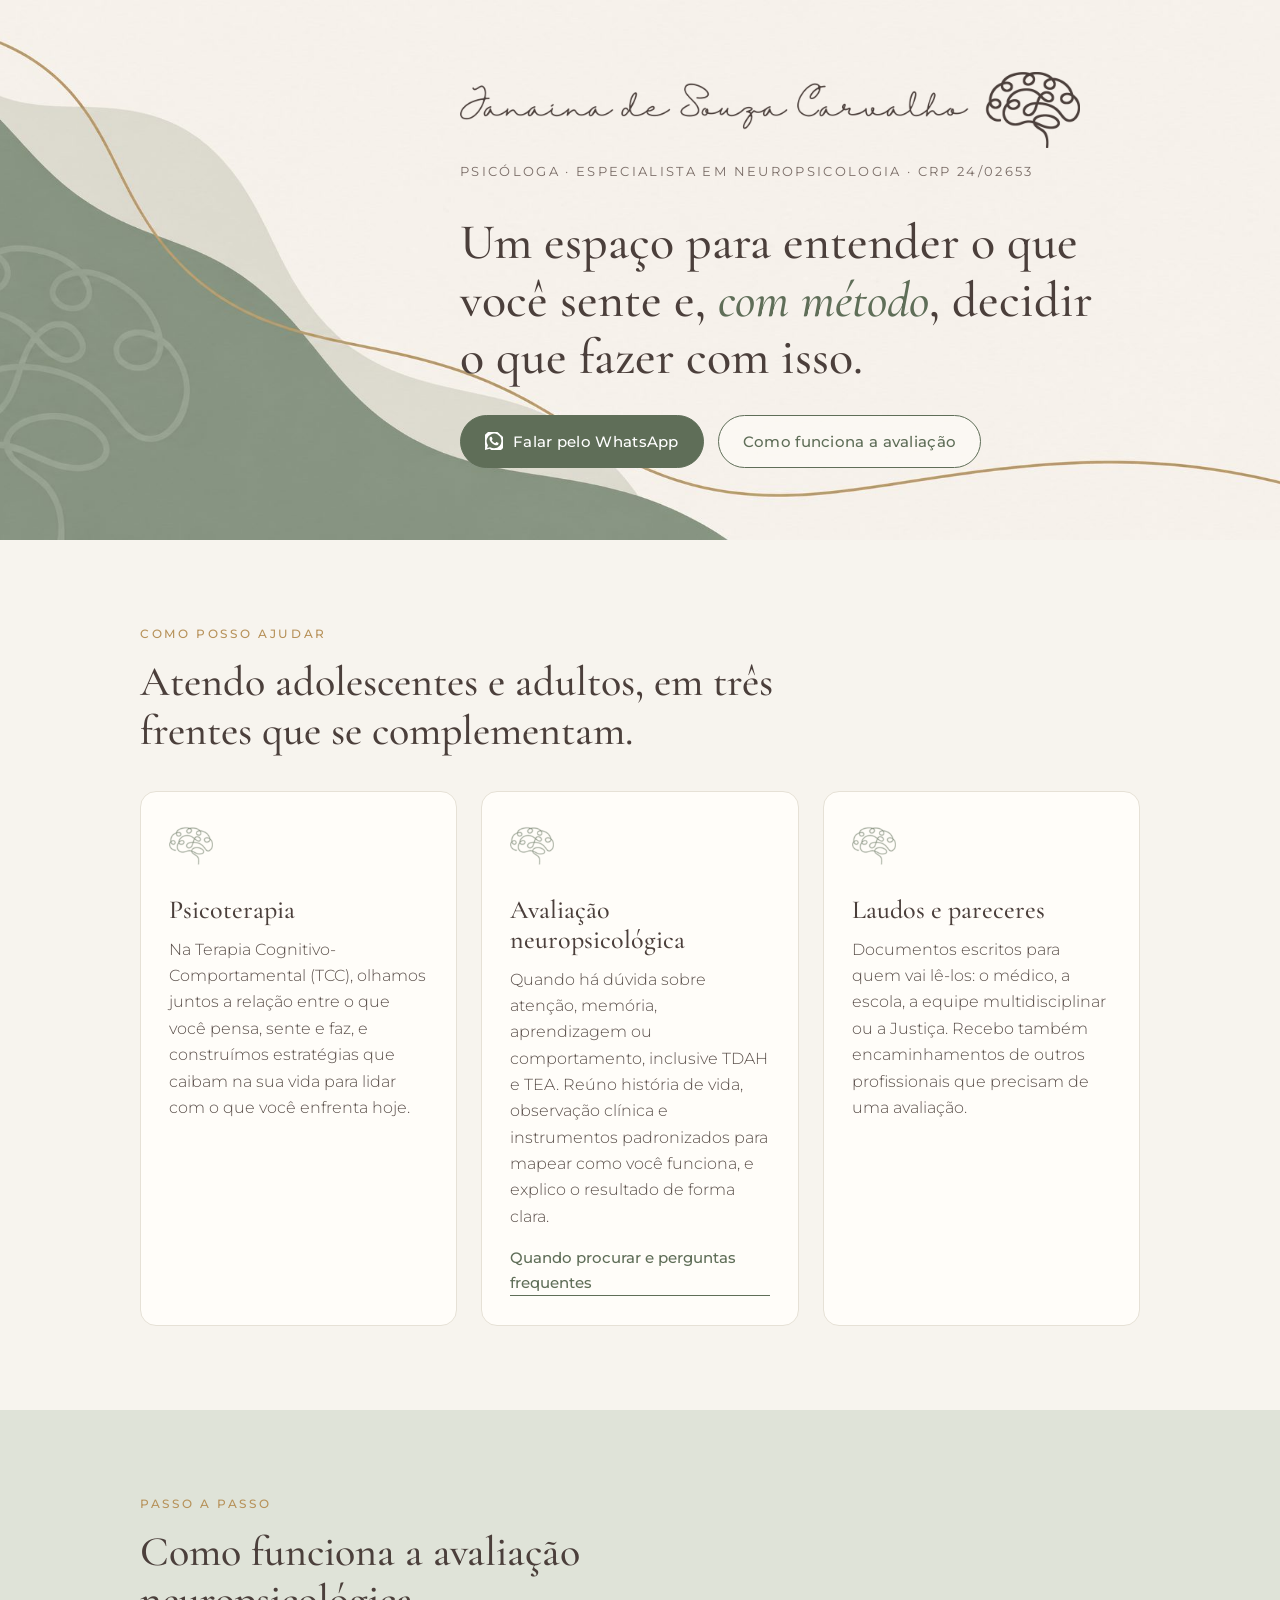
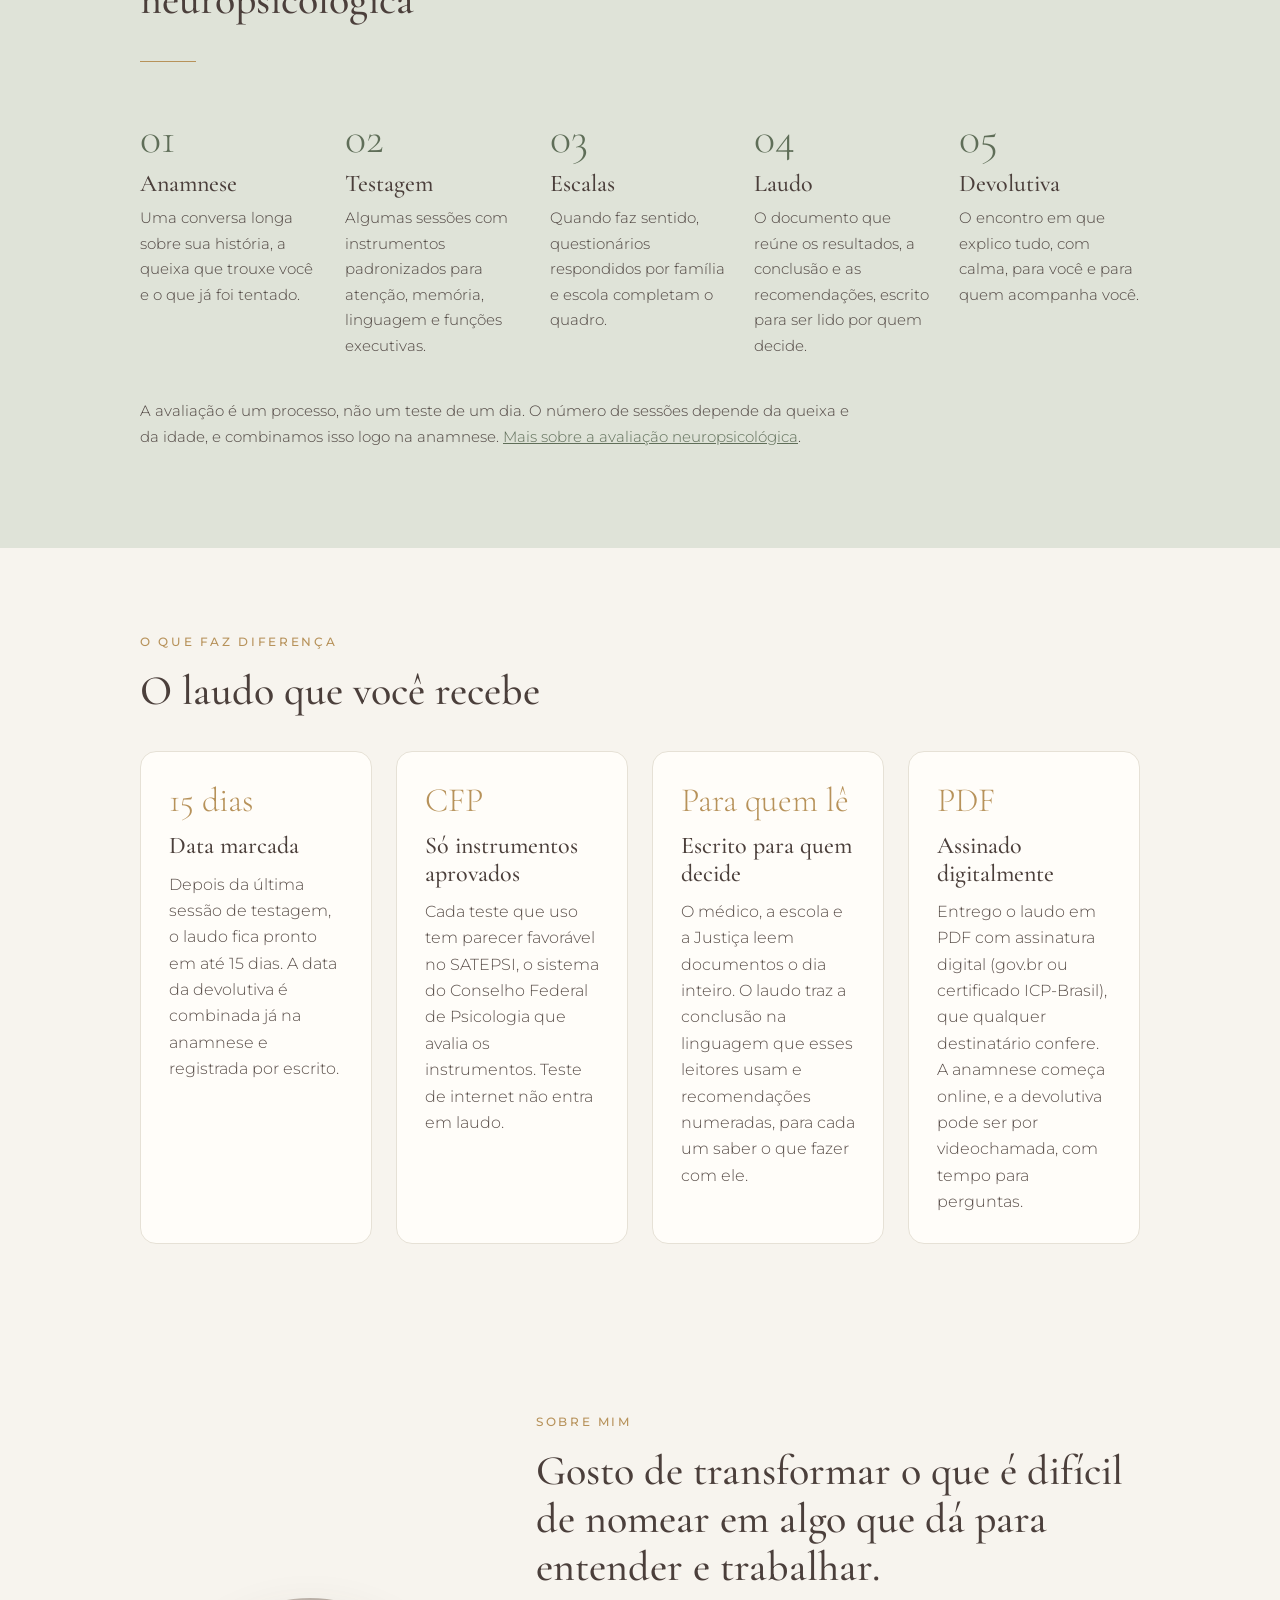
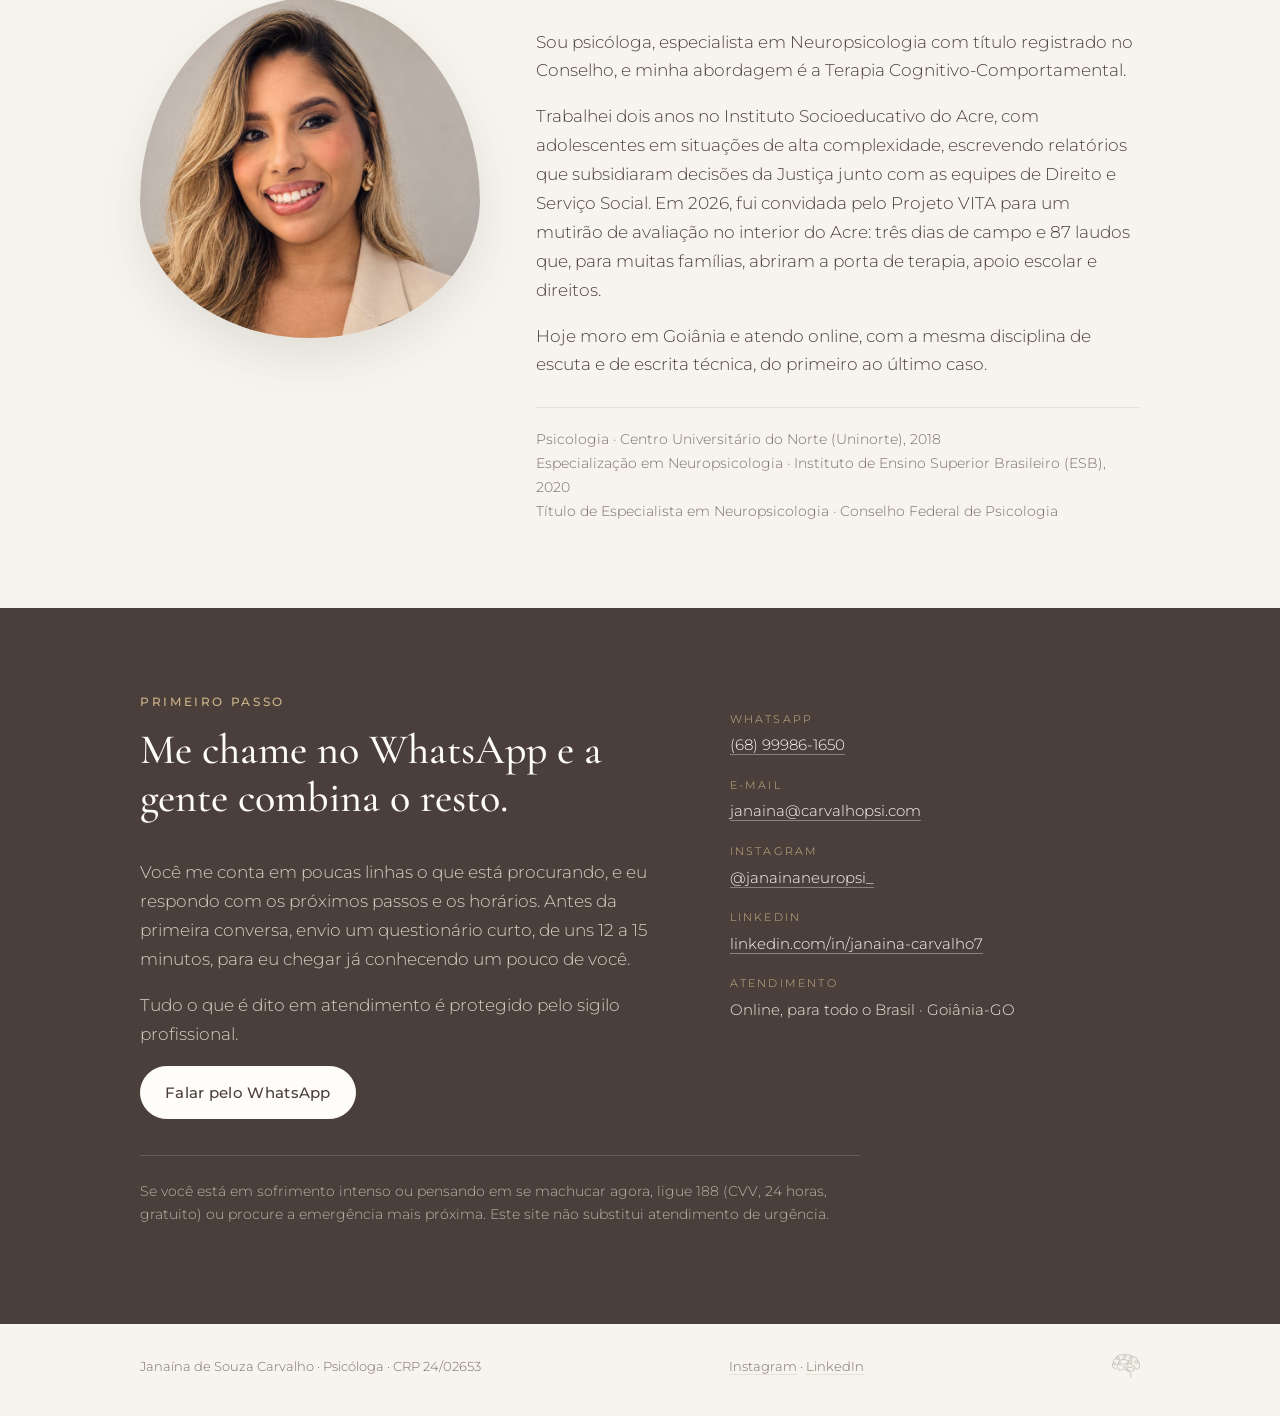
==== commit c2f83fb9: "Põe o Instagram da Jana no site e na assinatura Contatos das duas páginas, rodapé, dados estruturado" ====
--- a/index.html
+++ b/index.html
@@ -45,7 +45,7 @@
         {"@type": "EducationalOccupationalCredential", "credentialCategory": "Registro profissional", "name": "CRP 24/02653", "recognizedBy": {"@type": "Organization", "name": "Conselho Regional de Psicologia da 24ª Região"}},
         {"@type": "EducationalOccupationalCredential", "credentialCategory": "Título de especialista", "name": "Especialista em Neuropsicologia", "recognizedBy": {"@type": "Organization", "name": "Conselho Federal de Psicologia"}}
       ],
-      "sameAs": ["https://www.linkedin.com/in/janaina-carvalho7"]
+      "sameAs": ["https://www.instagram.com/janainaneuropsi_/", "https://www.linkedin.com/in/janaina-carvalho7"]
     },
     {
       "@type": "ProfessionalService",
@@ -187,6 +187,7 @@
     <dl>
       <dt>WhatsApp</dt><dd><a href="https://wa.me/5568999861650?text=Ol%C3%A1%2C%20Jana%C3%ADna%21%20Vim%20pelo%20site." target="_blank" rel="noopener">(68) 99986-1650</a></dd>
       <dt>E-mail</dt><dd><a href="mailto:janaina@carvalhopsi.com">janaina@carvalhopsi.com</a></dd>
+      <dt>Instagram</dt><dd><a href="https://www.instagram.com/janainaneuropsi_/" target="_blank" rel="noopener">@janainaneuropsi_</a></dd>
       <dt>LinkedIn</dt><dd><a href="https://www.linkedin.com/in/janaina-carvalho7" target="_blank" rel="noopener">linkedin.com/in/janaina-carvalho7</a></dd>
       <dt>Atendimento</dt><dd>Online, para todo o Brasil · Goiânia-GO</dd>
     </dl>
@@ -199,6 +200,7 @@
 <footer>
   <div class="limite">
     <span>Janaína de Souza Carvalho · Psicóloga · CRP 24/02653</span>
+    <span class="redes"><a href="https://www.instagram.com/janainaneuropsi_/" target="_blank" rel="noopener">Instagram</a> · <a href="https://www.linkedin.com/in/janaina-carvalho7" target="_blank" rel="noopener">LinkedIn</a></span>
     <span><img src="img/cerebro.png" alt=""></span>
   </div>
 </footer>
--- a/estilo.css
+++ b/estilo.css
@@ -159,3 +159,5 @@
   display: block; font-family: "Cormorant Garamond", Georgia, serif; font-size: 34px; line-height: 1;
   color: var(--dourado); margin-bottom: 14px;
 }
+footer .redes a { color: var(--cafe-claro); text-decoration: none; border-bottom: 1px solid var(--linha); }
+footer .redes a:hover { color: var(--salvia-escura); }
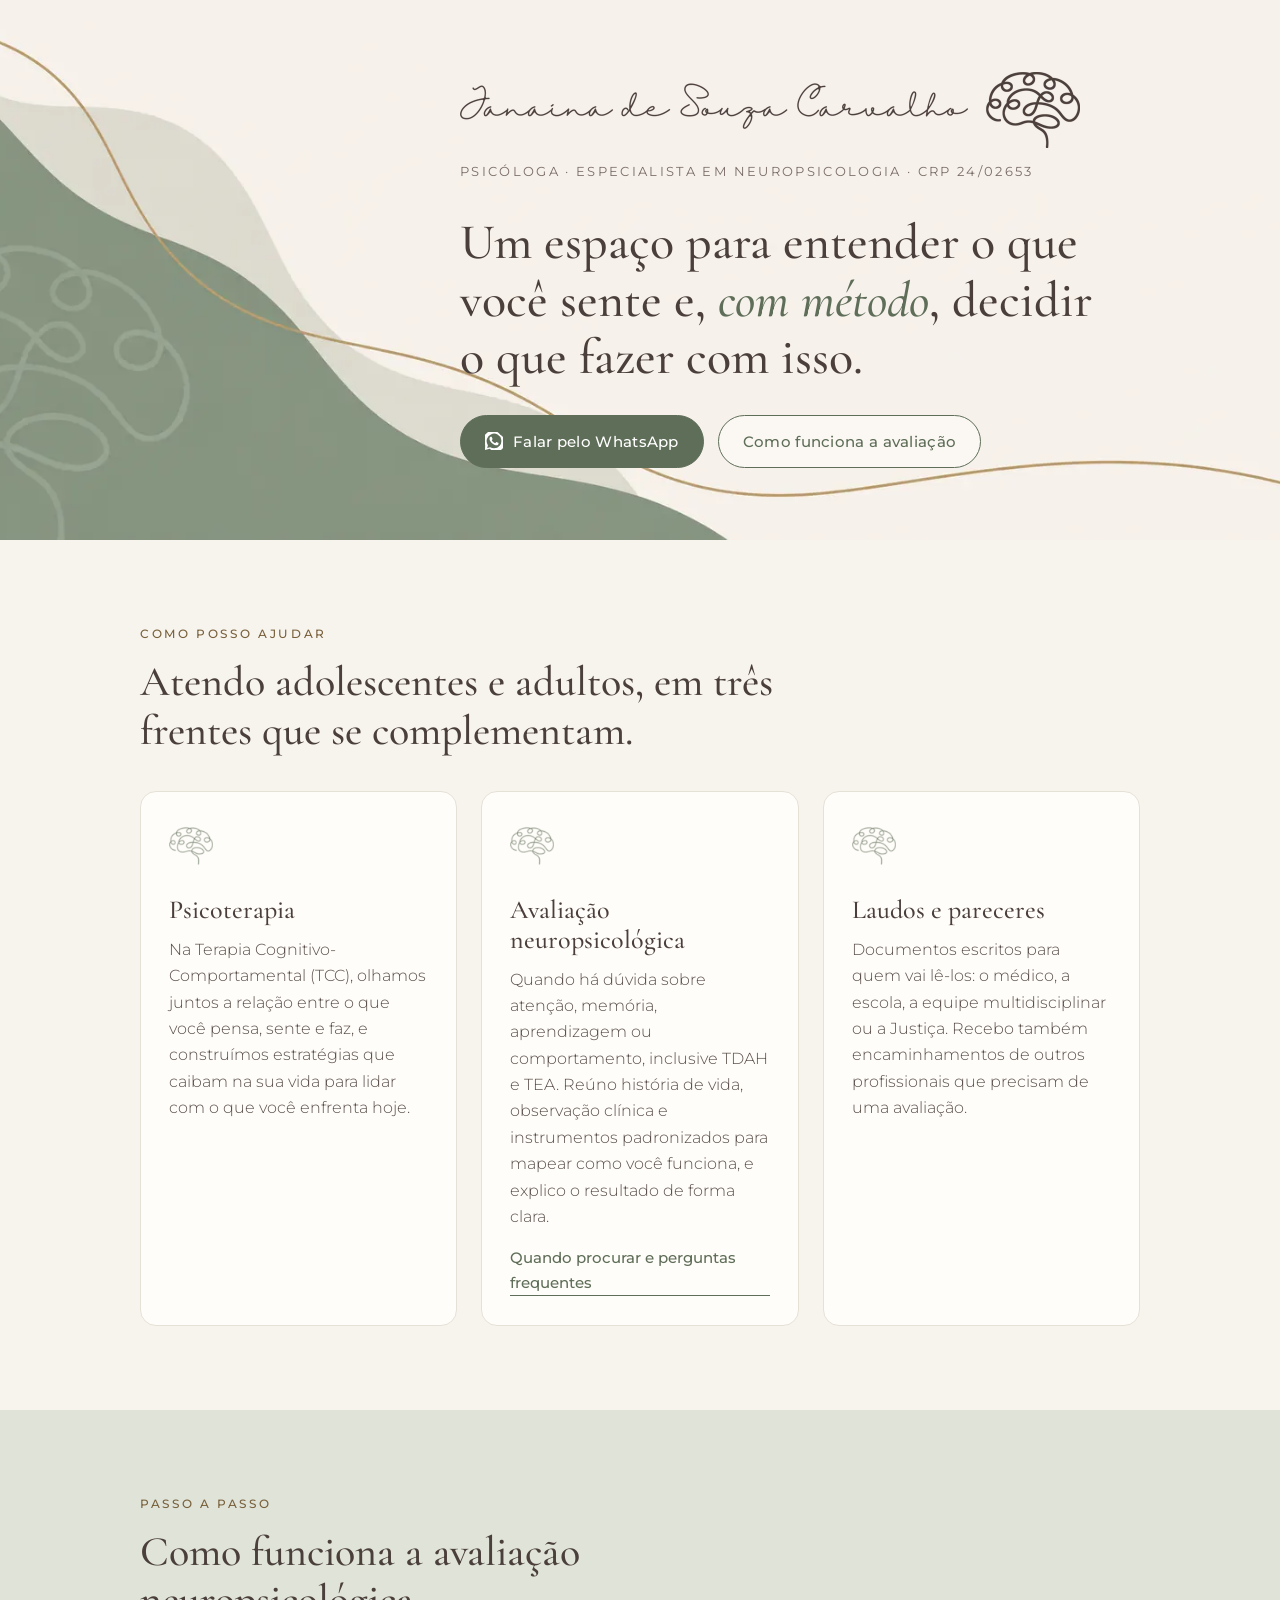
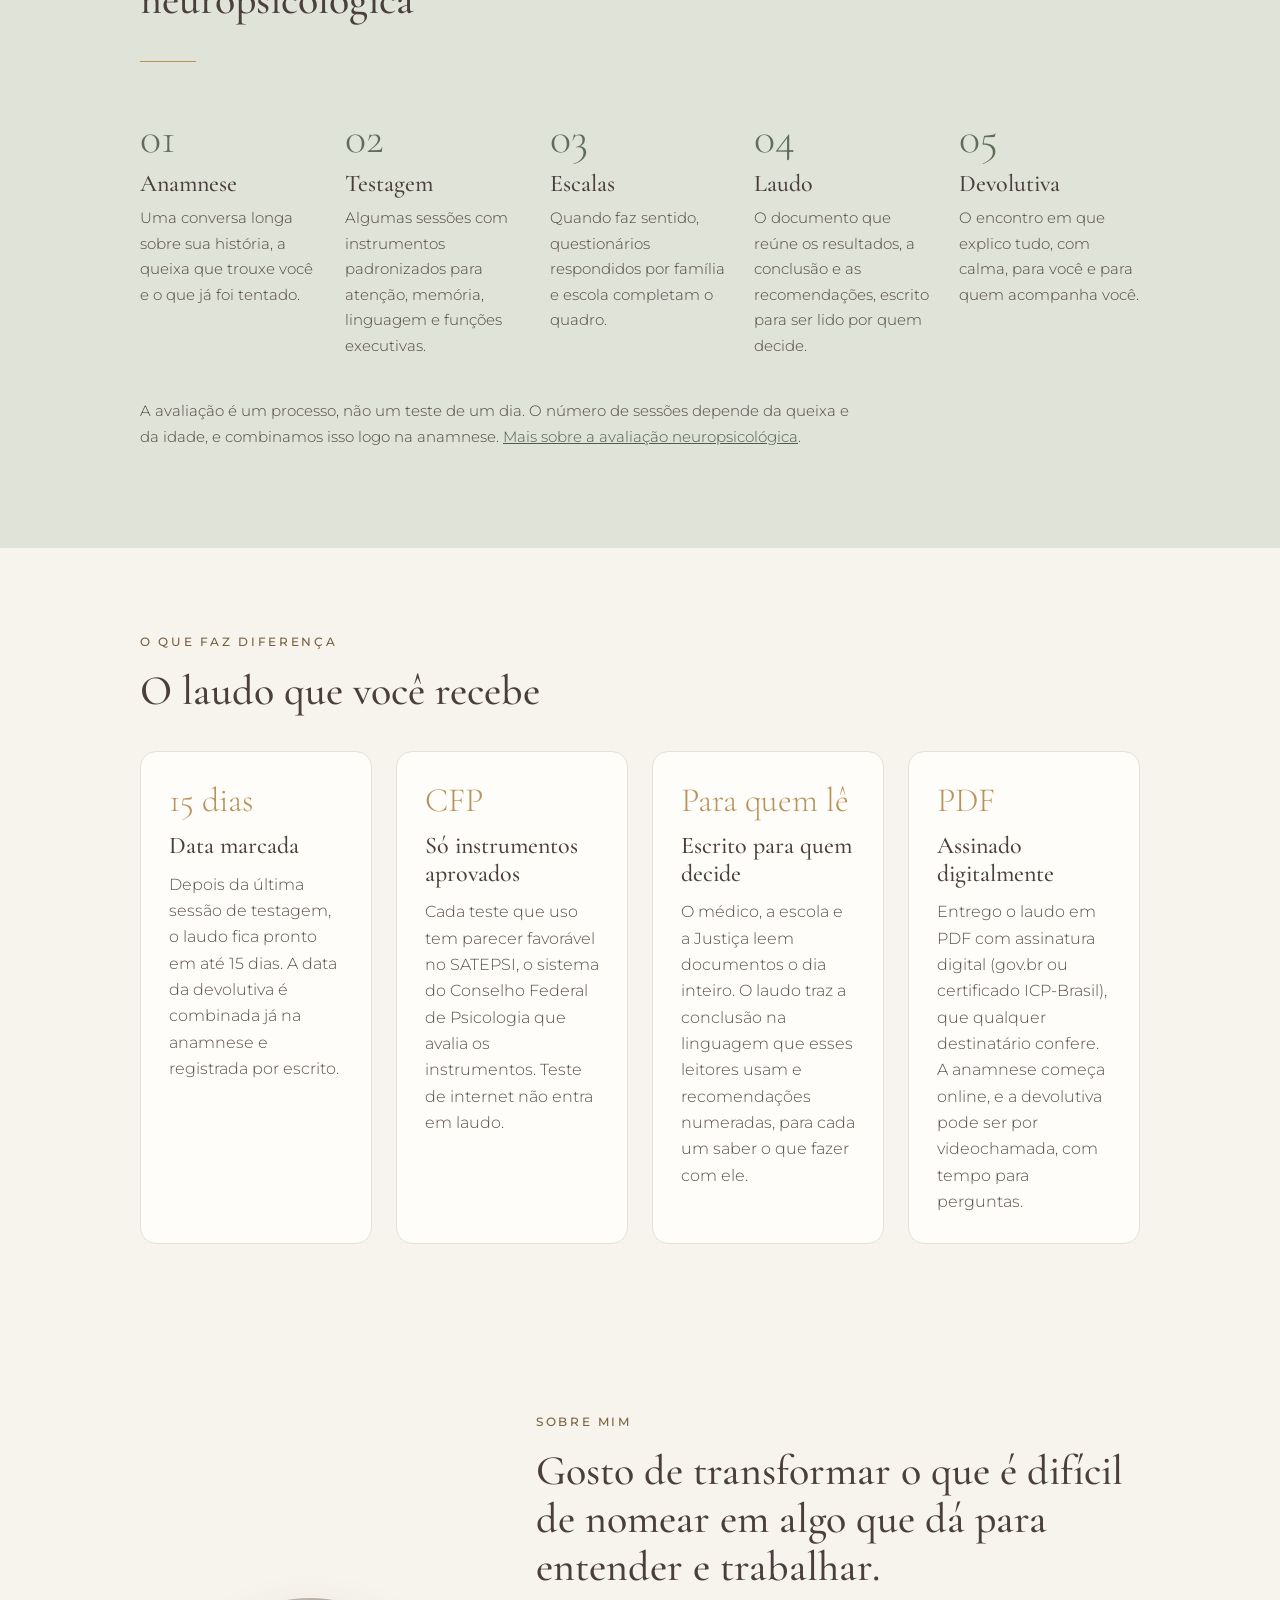
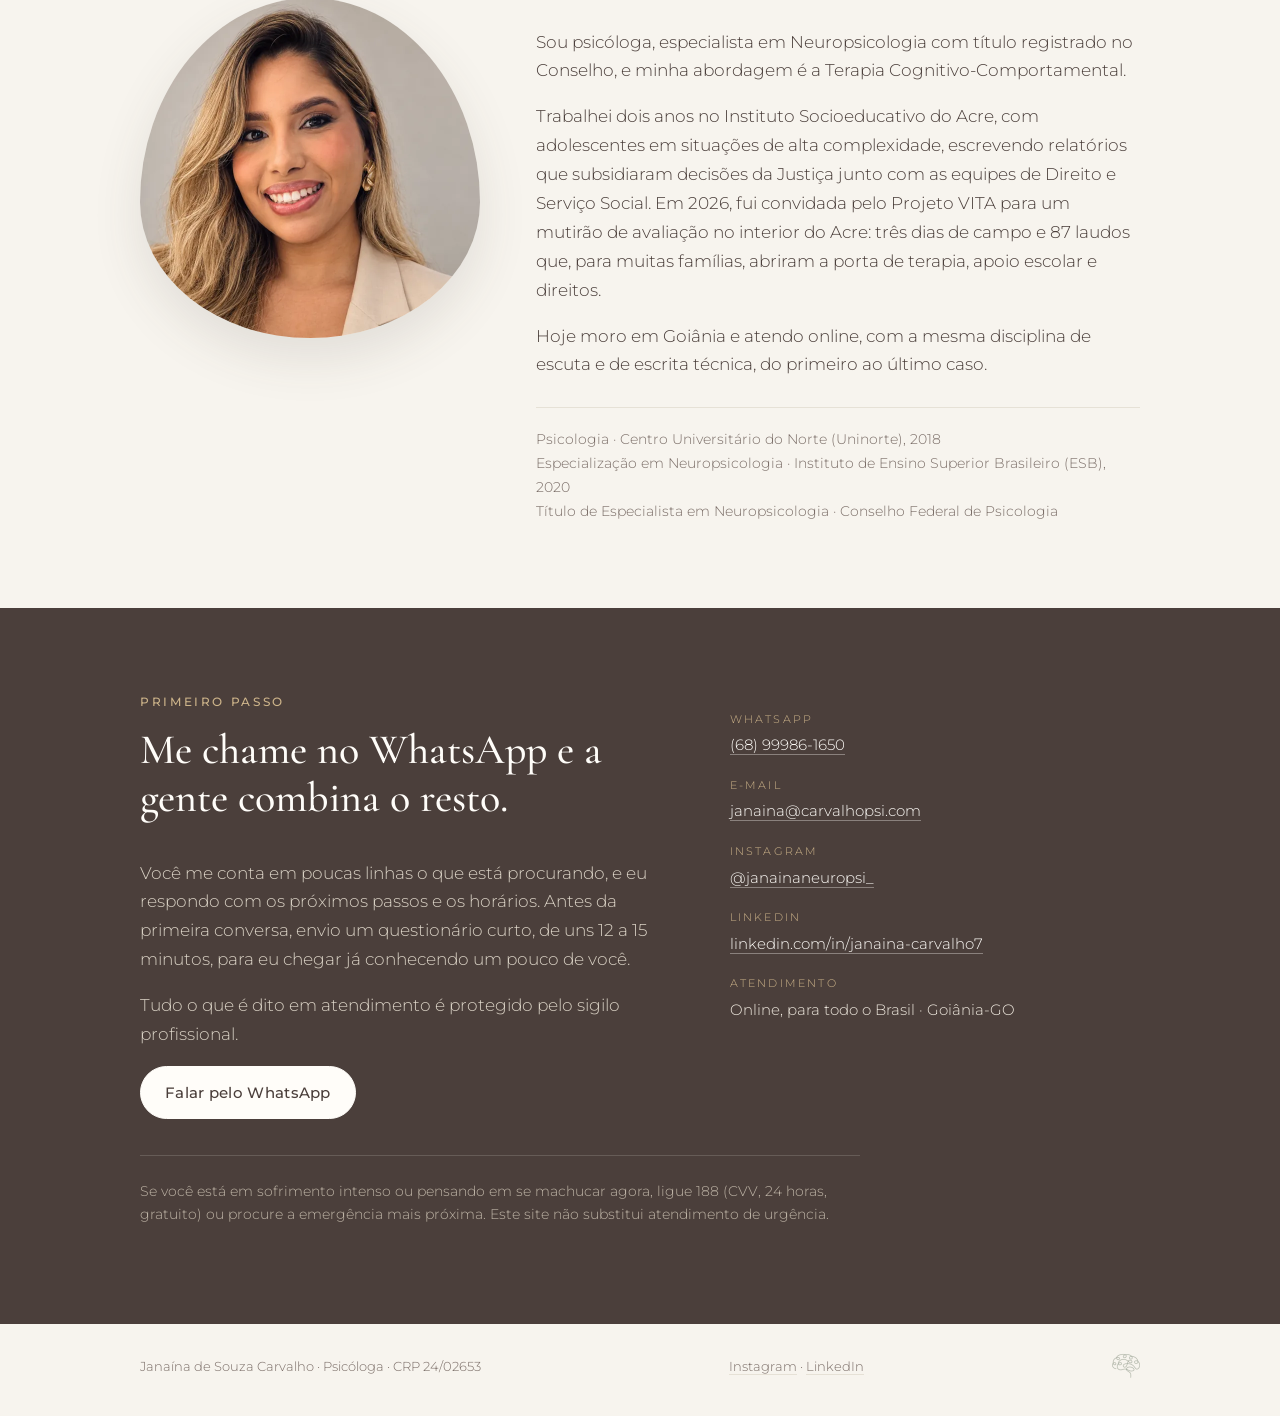
==== commit cf6fb66b: "Acelera o site: fontes próprias, imagens WebP e contraste dos rótulos Troca o Google Fonts por WOFF2" ====
--- a/index.html
+++ b/index.html
@@ -19,9 +19,8 @@
 <meta property="og:image:height" content="630">
 <meta property="og:image:alt" content="Janaína de Souza Carvalho, psicóloga, especialista em Neuropsicologia, CRP 24/02653.">
 <meta name="twitter:card" content="summary_large_image">
-<link rel="preconnect" href="https://fonts.googleapis.com">
-<link rel="preconnect" href="https://fonts.gstatic.com" crossorigin>
-<link href="https://fonts.googleapis.com/css2?family=Cormorant+Garamond:ital,wght@0,400;0,500;0,600;1,400;1,500&family=Montserrat:wght@300;400;500;600&display=swap" rel="stylesheet">
+<link rel="preload" href="/fontes/montserrat.woff2" as="font" type="font/woff2" crossorigin>
+<link rel="preload" href="/fontes/cormorant-garamond.woff2" as="font" type="font/woff2" crossorigin>
 <link rel="stylesheet" href="/estilo.css">
 <script type="application/ld+json">
 {
@@ -74,7 +73,7 @@
 
 <header class="topo">
   <div class="limite"><div class="conteudo">
-    <img class="nome" src="img/nome.png" width="1600" height="196" alt="Janaína de Souza Carvalho">
+    <img class="nome" src="/img/nome.webp" width="1240" height="152" fetchpriority="high" alt="Janaína de Souza Carvalho">
     <p class="cargo">Psicóloga · Especialista em Neuropsicologia · CRP 24/02653</p>
     <h1>Um espaço para entender o que você sente e, <em>com método</em>, decidir o que fazer com isso.</h1>
     <div class="botoes">
@@ -87,24 +86,26 @@
   </div></div>
 </header>
 
+<main>
+
 <section id="ajuda">
   <div class="limite">
     <p class="rotulo">Como posso ajudar</p>
     <h2>Atendo adolescentes e adultos, em três frentes que se complementam.</h2>
     <div class="cartoes">
       <article class="cartao">
-        <img class="marca" src="img/cerebro.png" alt="">
+        <img class="marca" src="/img/cerebro.webp" width="44" height="44" alt="">
         <h3>Psicoterapia</h3>
         <p>Na Terapia Cognitivo-Comportamental (TCC), olhamos juntos a relação entre o que você pensa, sente e faz, e construímos estratégias que caibam na sua vida para lidar com o que você enfrenta hoje.</p>
       </article>
       <article class="cartao">
-        <img class="marca" src="img/cerebro.png" alt="">
+        <img class="marca" src="/img/cerebro.webp" width="44" height="44" alt="">
         <h3>Avaliação neuropsicológica</h3>
         <p>Quando há dúvida sobre atenção, memória, aprendizagem ou comportamento, inclusive TDAH e TEA. Reúno história de vida, observação clínica e instrumentos padronizados para mapear como você funciona, e explico o resultado de forma clara.</p>
         <a class="saiba" href="/avaliacao-neuropsicologica/">Quando procurar e perguntas frequentes</a>
       </article>
       <article class="cartao">
-        <img class="marca" src="img/cerebro.png" alt="">
+        <img class="marca" src="/img/cerebro.webp" width="44" height="44" alt="">
         <h3>Laudos e pareceres</h3>
         <p>Documentos escritos para quem vai lê-los: o médico, a escola, a equipe multidisciplinar ou a Justiça. Recebo também encaminhamentos de outros profissionais que precisam de uma avaliação.</p>
       </article>
@@ -159,7 +160,7 @@
 
 <section id="sobre">
   <div class="limite sobre">
-    <img src="img/jana.jpg" width="800" height="800" alt="Janaína de Souza Carvalho">
+    <img src="/img/jana.webp" width="680" height="680" loading="lazy" alt="Janaína de Souza Carvalho">
     <div>
       <p class="rotulo">Sobre mim</p>
       <h2>Gosto de transformar o que é difícil de nomear em algo que dá para entender e trabalhar.</h2>
@@ -197,11 +198,13 @@
   </div>
 </section>
 
+</main>
+
 <footer>
   <div class="limite">
     <span>Janaína de Souza Carvalho · Psicóloga · CRP 24/02653</span>
     <span class="redes"><a href="https://www.instagram.com/janainaneuropsi_/" target="_blank" rel="noopener">Instagram</a> · <a href="https://www.linkedin.com/in/janaina-carvalho7" target="_blank" rel="noopener">LinkedIn</a></span>
-    <span><img src="img/cerebro.png" alt=""></span>
+    <span><img src="/img/cerebro.webp" width="28" height="28" alt=""></span>
   </div>
 </footer>
 
--- a/estilo.css
+++ b/estilo.css
@@ -1,4 +1,8 @@
 /* Estilo comum do carvalhopsi.com. */
+/* Fontes servidas pelo próprio site (subconjunto latino do Google Fonts, licença OFL em fontes/). */
+@font-face { font-family: "Cormorant Garamond"; font-style: normal; font-weight: 300 700; font-display: swap; src: url("fontes/cormorant-garamond.woff2") format("woff2"); }
+@font-face { font-family: "Cormorant Garamond"; font-style: italic; font-weight: 300 700; font-display: swap; src: url("fontes/cormorant-garamond-italico.woff2") format("woff2"); }
+@font-face { font-family: "Montserrat"; font-style: normal; font-weight: 100 900; font-display: swap; src: url("fontes/montserrat.woff2") format("woff2"); }
 :root {
   --creme: #f7f4ee;
   --cafe: #4b3f3b;
@@ -7,6 +11,7 @@
   --salvia-escura: #5f6e58;
   --salvia-clara: #dfe3d8;
   --dourado: #b7925a;
+  --dourado-texto: #78603b; /* dourado escurecido: contraste 4,5:1 em texto pequeno */
   --branco: #fffdf9;
   --linha: #e6e1d6;
 }
@@ -34,7 +39,7 @@
 .topo {
   position: relative;
   overflow: hidden;
-  background: var(--creme) url("img/capa.jpg") no-repeat center / cover;
+  background: var(--creme) url("img/capa.webp") no-repeat center / cover;
   min-height: 540px;
   display: flex;
   align-items: center;
@@ -66,7 +71,7 @@
 section { padding: 84px 0; }
 .rotulo {
   font-size: 12px; letter-spacing: .22em; text-transform: uppercase;
-  color: var(--dourado); font-weight: 500; margin: 0 0 14px;
+  color: var(--dourado-texto); font-weight: 500; margin: 0 0 14px;
 }
 h2 { font-size: clamp(30px, 3.6vw, 42px); margin-bottom: 36px; max-width: 720px; }
 .fio { width: 56px; height: 1px; background: var(--dourado); margin: 0 0 40px; }
@@ -82,6 +87,7 @@
 
 /* Etapas */
 .etapas-fundo { background: var(--salvia-clara); }
+.etapas-fundo a { color: #4e5c48; }
 .etapas { display: grid; grid-template-columns: repeat(auto-fit, minmax(180px, 1fr)); gap: 28px 24px; counter-reset: etapa; }
 .etapa { position: relative; padding-top: 14px; }
 .etapa::before {
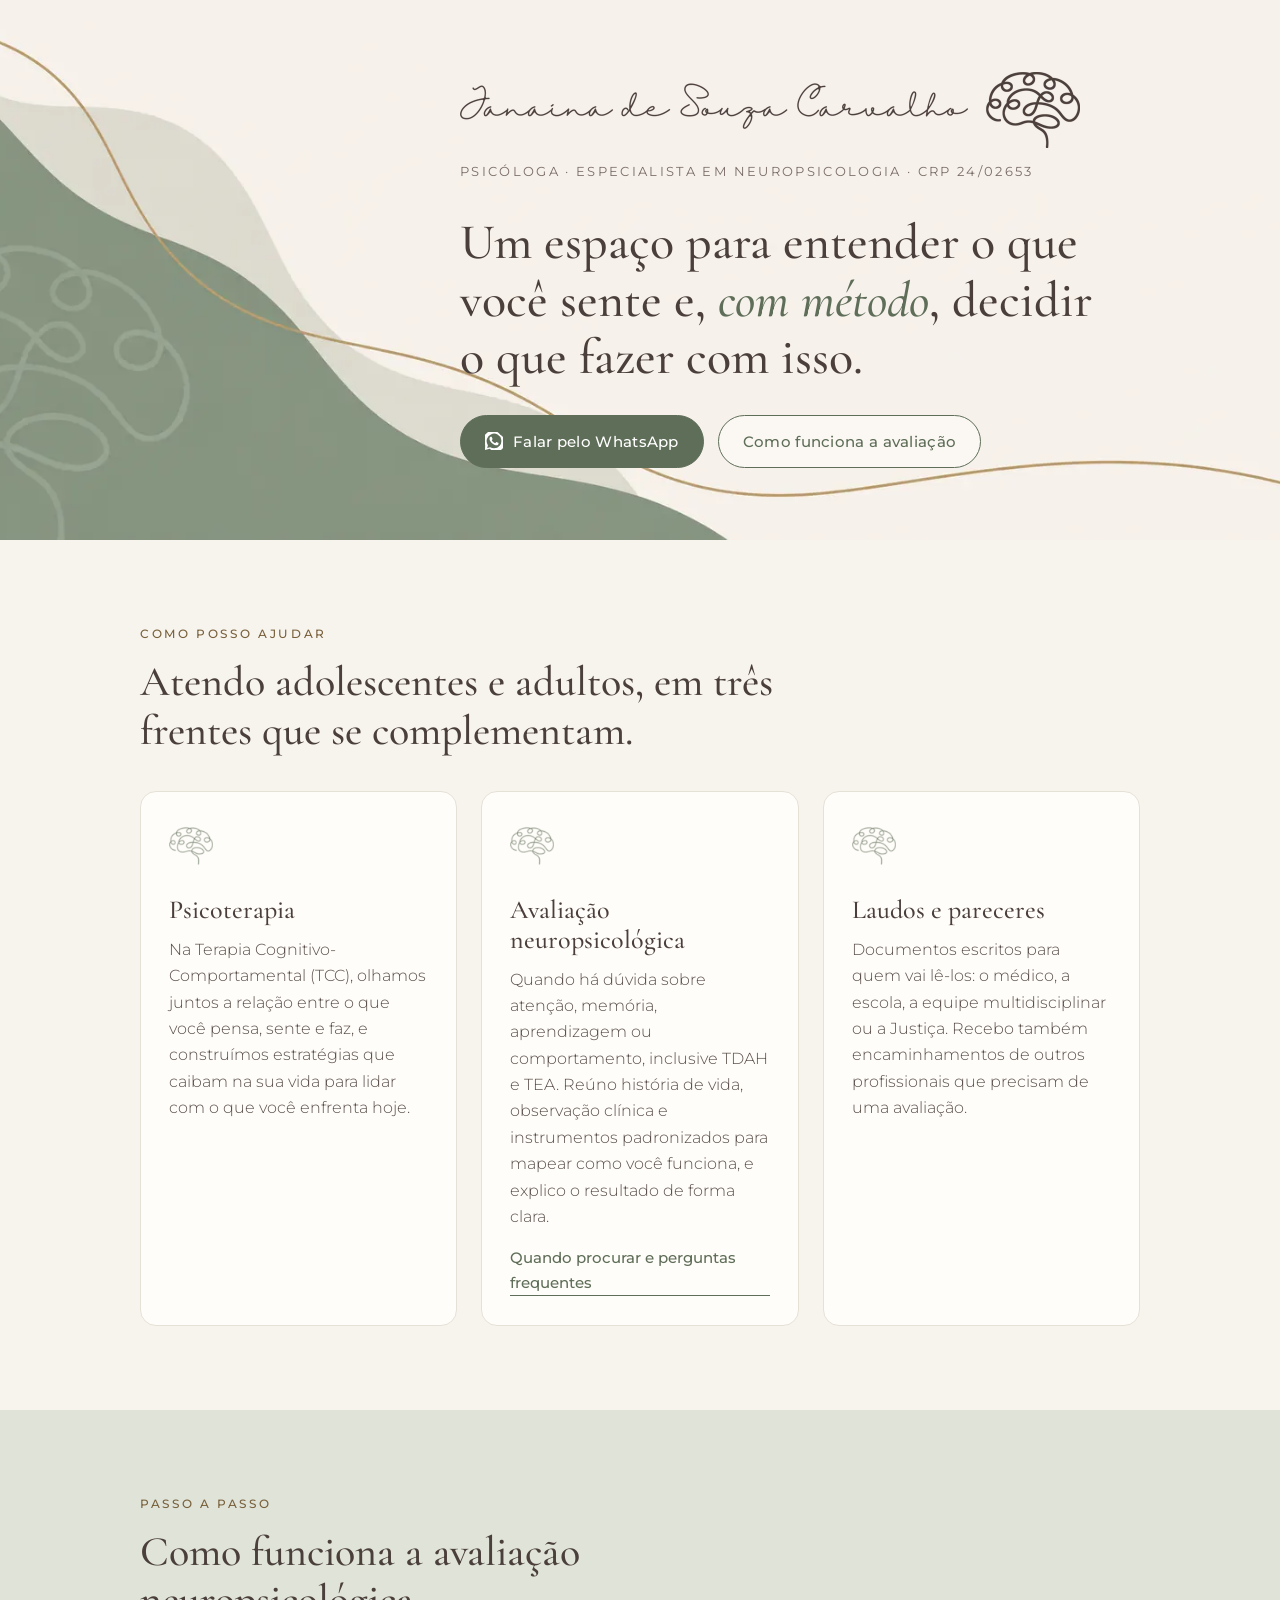
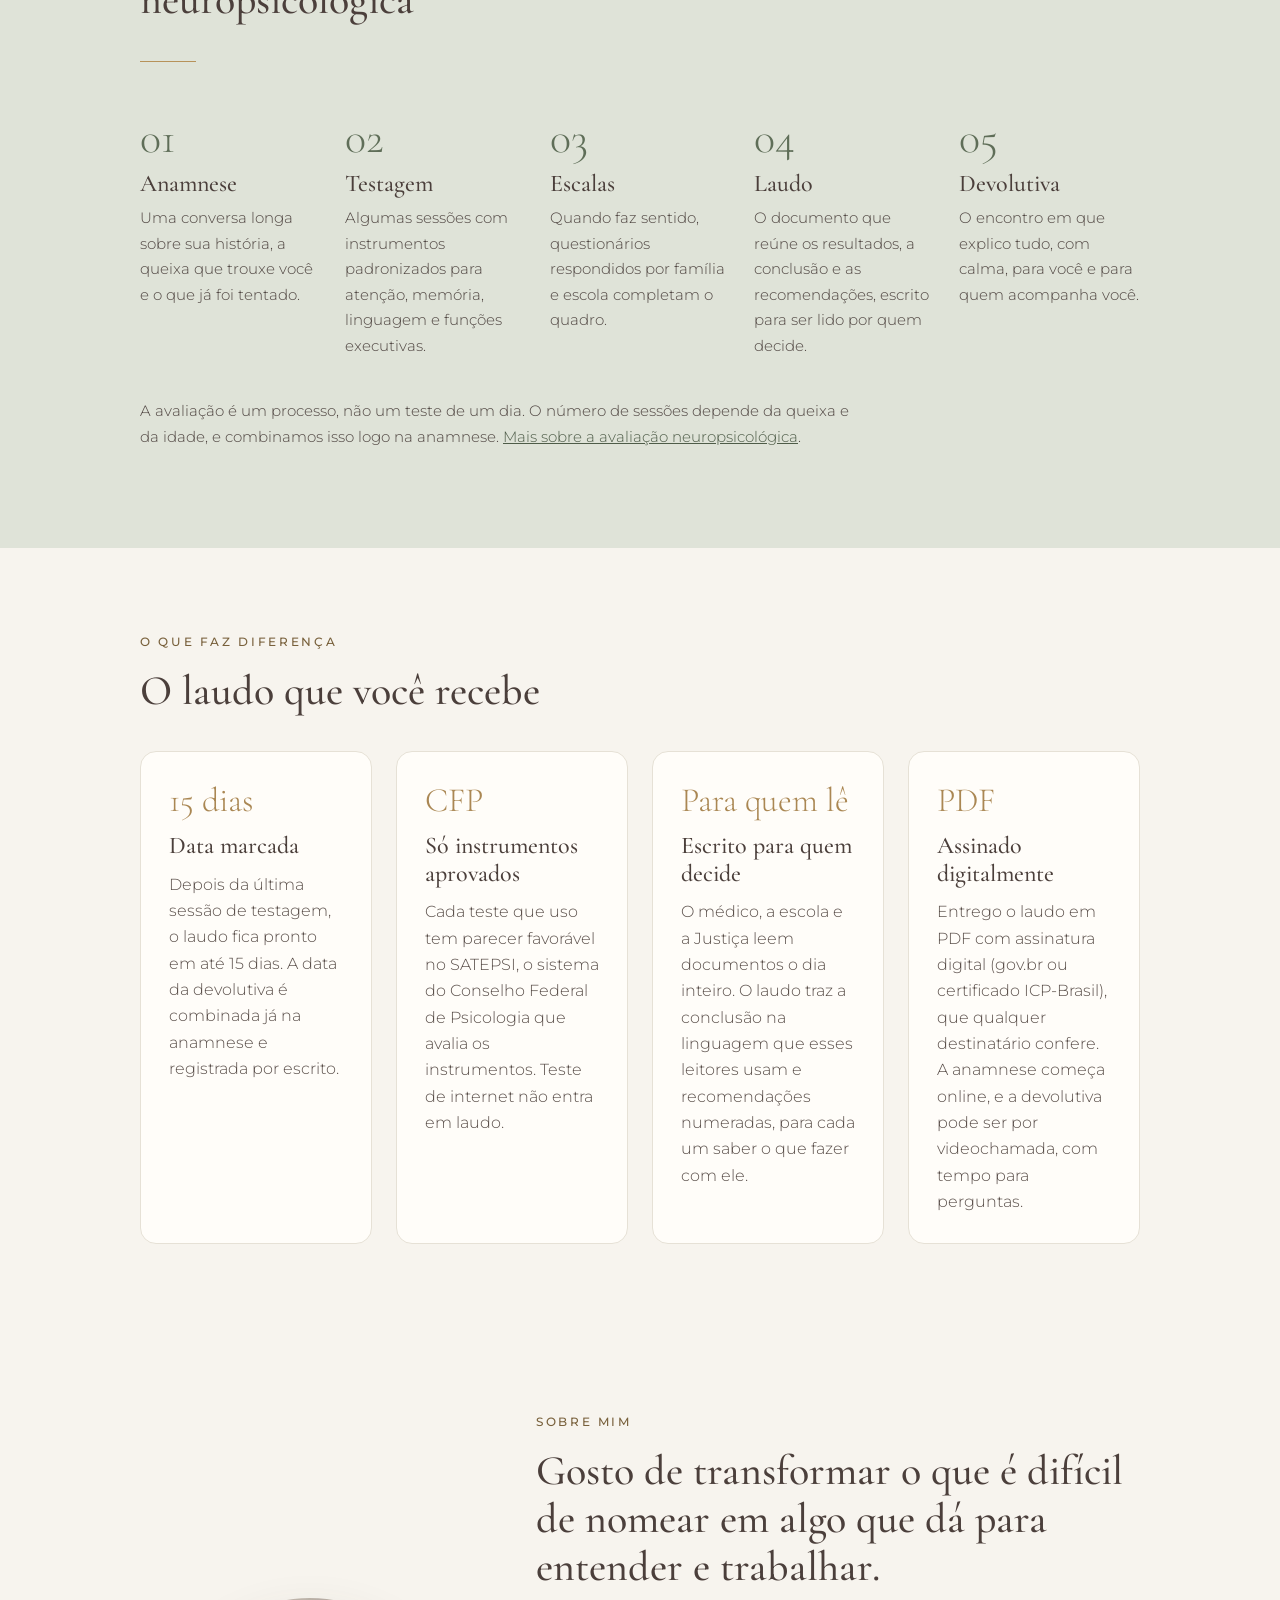
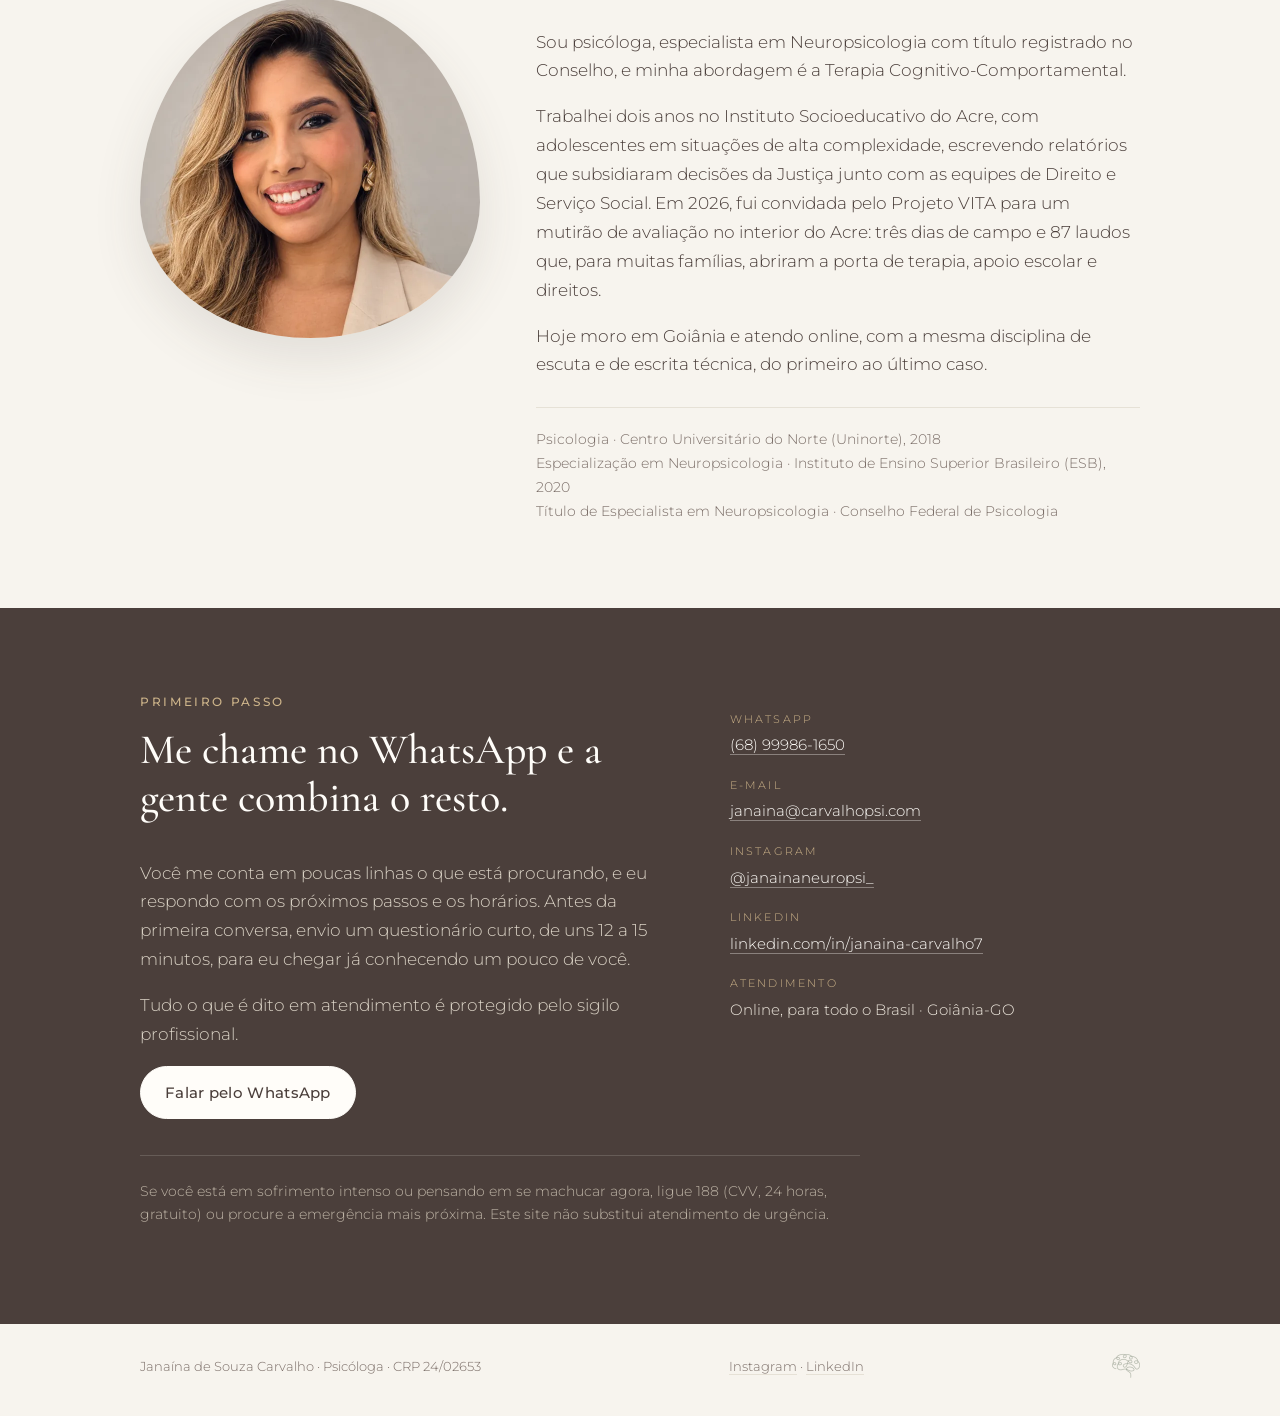
==== commit 0b13d1eb: "Adiciona o Cloudflare Web Analytics nas duas páginas Co-Authored-By: Claude Fable 5.1 <noreply@anthr" ====
--- a/index.html
+++ b/index.html
@@ -208,5 +208,8 @@
   </div>
 </footer>
 
+<!-- Cloudflare Web Analytics -->
+<script defer src="https://static.cloudflareinsights.com/beacon.min.js" data-cf-beacon='{"token": "88baa5c1496a4f218663370bce8ad5f0"}'></script>
+
 </body>
 </html>
--- a/estilo.css
+++ b/estilo.css
@@ -12,6 +12,7 @@
   --salvia-clara: #dfe3d8;
   --dourado: #b7925a;
   --dourado-texto: #78603b; /* dourado escurecido: contraste 4,5:1 em texto pequeno */
+  --dourado-grande: #aa8753; /* dourado para texto grande (24 px ou mais): contraste 3:1 no branco */
   --branco: #fffdf9;
   --linha: #e6e1d6;
 }
@@ -163,7 +164,7 @@
 .diferenciais .cartao h3 { font-size: 24px; }
 .diferenciais .numero {
   display: block; font-family: "Cormorant Garamond", Georgia, serif; font-size: 34px; line-height: 1;
-  color: var(--dourado); margin-bottom: 14px;
+  color: var(--dourado-grande); margin-bottom: 14px;
 }
 footer .redes a { color: var(--cafe-claro); text-decoration: none; border-bottom: 1px solid var(--linha); }
 footer .redes a:hover { color: var(--salvia-escura); }
